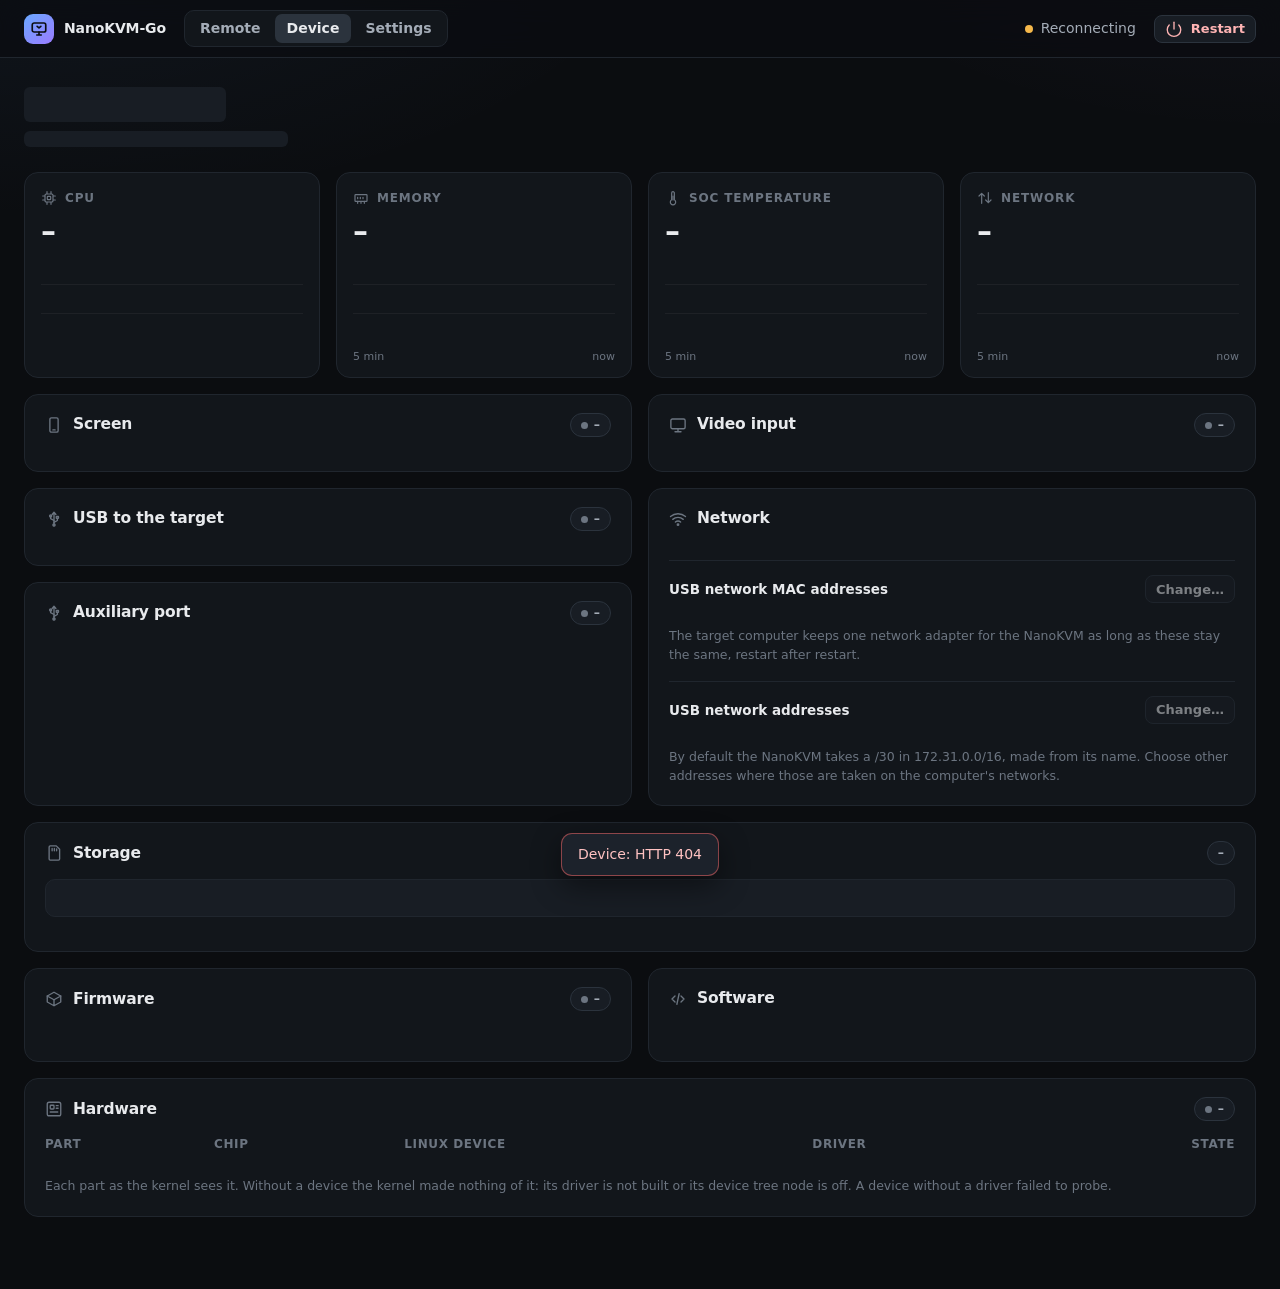
==== priv/static/device.html @ 7fdac8ec "feat: the USB API and the device page tell each function by name and the endpoints in use" ====
<!doctype html>
<html lang="en">
<head>
<meta charset="utf-8">
<meta name="viewport" content="width=device-width, initial-scale=1">
<meta name="color-scheme" content="dark">
<title>NanoKVM-Go device</title>
<style>
  :root {
    --bg: #0b0d10;
    --panel: #12161b;
    --panel-2: #181d24;
    --line: #20262e;
    --line-2: #2b333d;
    --text: #e8eaed;
    --text-2: #a4acb7;
    --text-3: #6c7581;
    --accent: #6aa8ff;
    --ok: #3ecf8e;
    --warn: #f5b84b;
    --bad: #ff6b6b;
    --cpu: #6aa8ff;
    --memory: #b18cff;
    --temperature: #ff9f5a;
    --down: #3ecf8e;
    --up: #6aa8ff;
    --radius: 14px;
    --sans: system-ui, -apple-system, "Segoe UI", Roboto, "Helvetica Neue", sans-serif;
    --mono: ui-monospace, "SF Mono", SFMono-Regular, Menlo, Consolas, monospace;
  }
  * { box-sizing: border-box; }
  html { background: var(--bg); }
  body { margin: 0; min-height: 100vh; color: var(--text); font: 14px/1.5 var(--sans);
    background: radial-gradient(1100px 520px at 0% -8%, rgba(106, 168, 255, 0.07), transparent 62%),
                radial-gradient(900px 480px at 100% -12%, rgba(177, 140, 255, 0.06), transparent 60%),
                var(--bg);
    -webkit-font-smoothing: antialiased; }
  [hidden] { display: none !important; }
  a { color: var(--accent); }
  .icon { width: 18px; height: 18px; flex: none; fill: none; stroke: currentColor; stroke-width: 1.8;
    stroke-linecap: round; stroke-linejoin: round; }
  .num { font-variant-numeric: tabular-nums; }
  .mono { font-family: var(--mono); font-size: 12.5px; }
  .muted { color: var(--text-3); }

  /* Header */
  .top { position: sticky; top: 0; z-index: 10; display: flex; align-items: center; gap: 18px;
    height: 58px; padding: 0 24px; background: rgba(11, 13, 16, 0.75);
    backdrop-filter: saturate(150%) blur(14px); -webkit-backdrop-filter: saturate(150%) blur(14px);
    border-bottom: 1px solid var(--line); }
  .brand { display: flex; align-items: center; gap: 10px; color: var(--text); text-decoration: none;
    font-weight: 650; letter-spacing: -0.01em; white-space: nowrap; }
  .mark { display: grid; place-items: center; width: 30px; height: 30px; border-radius: 9px;
    background: linear-gradient(140deg, #6aa8ff, #9a7bff); color: #0b0d10; }
  .mark .icon { width: 18px; height: 18px; stroke-width: 2.2; }
  .tabs { display: flex; gap: 2px; padding: 3px; background: var(--panel); border: 1px solid var(--line);
    border-radius: 10px; }
  .tabs a { padding: 4px 12px; border-radius: 7px; color: var(--text-2); text-decoration: none;
    font-weight: 550; }
  .tabs a:hover { color: var(--text); }
  .tabs a[aria-current="page"] { background: var(--line-2); color: var(--text); }
  .spacer { flex: 1; }
  .live { display: inline-flex; align-items: center; gap: 8px; color: var(--text-2); font-weight: 500;
    white-space: nowrap; }
  .live::before { content: ""; width: 8px; height: 8px; border-radius: 50%; background: var(--warn); }
  .live.on::before { background: var(--ok); animation: pulse 2s ease-out infinite; }
  @keyframes pulse {
    0% { box-shadow: 0 0 0 0 rgba(62, 207, 142, 0.55); }
    80%, 100% { box-shadow: 0 0 0 7px rgba(62, 207, 142, 0); }
  }

  /* Buttons and fields */
  .btn { display: inline-flex; align-items: center; gap: 8px; height: 34px; padding: 0 14px;
    border-radius: 9px; border: 1px solid var(--line-2); background: var(--panel-2); color: var(--text);
    font: inherit; font-weight: 550; cursor: pointer; white-space: nowrap; }
  .btn:hover { background: var(--line-2); }
  .btn:disabled { opacity: 0.5; cursor: default; }
  .btn.primary { background: var(--accent); border-color: var(--accent); color: #08111f; }
  .btn.primary:hover { background: #82b7ff; }
  .btn.danger { color: #ffb4b4; }
  .btn.danger.solid { background: #d84a4a; border-color: #d84a4a; color: #fff; }
  .btn.small { height: 28px; padding: 0 10px; border-radius: 8px; font-size: 13px; }
  a.btn { text-decoration: none; }
  :is(.btn, select, input, .segmented button, .tabs a):focus-visible {
    outline: 2px solid var(--accent); outline-offset: 2px; }
  select, input[type="number"], input[type="text"] { height: 34px; border-radius: 9px;
    border: 1px solid var(--line-2); background-color: var(--panel-2); color: var(--text); font: inherit;
    padding: 0 12px; }
  input::placeholder { color: var(--text-3); }
  select { appearance: none; -webkit-appearance: none; padding-right: 34px; cursor: pointer;
    background-image: url("data:image/svg+xml,%3Csvg xmlns='http://www.w3.org/2000/svg' width='12' height='12' viewBox='0 0 24 24' fill='none' stroke='%23a4acb7' stroke-width='2.5' stroke-linecap='round' stroke-linejoin='round'%3E%3Cpath d='m6 9 6 6 6-6'/%3E%3C/svg%3E");
    background-repeat: no-repeat; background-position: right 12px center; }
  input[type="number"] { width: 130px; }
  input[type="range"] { -webkit-appearance: none; appearance: none; width: 100%; height: 6px; margin: 0;
    border-radius: 999px; cursor: pointer;
    background: linear-gradient(to right, var(--accent) var(--fill, 50%), var(--line-2) var(--fill, 50%)); }
  input[type="range"]::-webkit-slider-thumb { -webkit-appearance: none; width: 18px; height: 18px;
    border-radius: 50%; background: #fff; border: 0;
    box-shadow: 0 1px 3px rgba(0, 0, 0, 0.6), 0 0 0 4px rgba(106, 168, 255, 0.25); }
  input[type="range"]::-moz-range-thumb { width: 18px; height: 18px; border-radius: 50%; background: #fff;
    border: 0; box-shadow: 0 1px 3px rgba(0, 0, 0, 0.6), 0 0 0 4px rgba(106, 168, 255, 0.25); }
  input[type="range"]:focus-visible { outline: 2px solid var(--accent); outline-offset: 6px; }
  .segmented { display: inline-flex; padding: 3px; gap: 2px; border-radius: 10px; background: var(--panel-2);
    border: 1px solid var(--line-2); }
  .segmented button { height: 28px; padding: 0 12px; border: 0; border-radius: 7px; background: transparent;
    color: var(--text-2); font: inherit; font-weight: 550; cursor: pointer; }
  .segmented button[aria-pressed="true"] { background: var(--line-2); color: var(--text); }

  /* Layout */
  main { max-width: 1280px; margin: 0 auto; padding: 30px 24px 72px; }
  .hero { display: flex; flex-wrap: wrap; align-items: flex-end; justify-content: space-between;
    gap: 16px 24px; margin-bottom: 22px; }
  .hero h1 { margin: 0; font-size: 30px; line-height: 1.15; font-weight: 680; letter-spacing: -0.025em; }
  .hero p { margin: 6px 0 0; color: var(--text-2); }
  .chips { display: flex; flex-wrap: wrap; gap: 8px; }
  .chip { display: inline-flex; align-items: center; gap: 8px; height: 32px; padding: 0 13px;
    border-radius: 999px; background: var(--panel); border: 1px solid var(--line); color: var(--text-2);
    font-weight: 520; white-space: nowrap; }
  .chip .icon { width: 16px; height: 16px; color: var(--text-3); }
  .chip b { color: var(--text); font-weight: 600; }
  .chip.ok .icon { color: var(--ok); }
  .chip.warn .icon { color: var(--warn); }
  .chip.bad .icon { color: var(--bad); }
  .banner { display: flex; flex-wrap: wrap; align-items: center; gap: 12px 16px; margin: -6px 0 22px;
    padding: 14px 16px; border-radius: var(--radius); border: 1px solid rgba(245, 184, 75, 0.35);
    background: rgba(245, 184, 75, 0.08); color: #f8d9a0; }
  .banner .icon { color: var(--warn); }
  .banner p { margin: 0; flex: 1; min-width: 240px; }

  .tiles { display: grid; grid-template-columns: repeat(4, minmax(0, 1fr)); gap: 16px; margin-bottom: 16px; }
  .tile { position: relative; padding: 16px 16px 12px; border-radius: var(--radius); background: var(--panel);
    border: 1px solid var(--line); min-width: 0; }
  .tile h2 { display: flex; align-items: center; gap: 8px; margin: 0; color: var(--text-3); font-size: 12px;
    font-weight: 650; letter-spacing: 0.07em; text-transform: uppercase; }
  .tile h2 .icon { width: 16px; height: 16px; }
  .tile .big { margin-top: 6px; font-size: 30px; line-height: 1.2; font-weight: 680; letter-spacing: -0.02em;
    font-variant-numeric: tabular-nums; white-space: nowrap; overflow: hidden; text-overflow: ellipsis; }
  .tile .big small { margin-left: 2px; color: var(--text-2); font-size: 15px; font-weight: 550; letter-spacing: 0; }
  .tile .sub { min-height: 20px; color: var(--text-2); font-size: 12.5px; font-variant-numeric: tabular-nums;
    white-space: nowrap; overflow: hidden; text-overflow: ellipsis; }
  .tile .sub i { font-style: normal; color: var(--text-3); }
  .chart { position: relative; margin-top: 10px; }
  .chart canvas { display: block; width: 100%; height: 66px; cursor: crosshair; }
  .chart .tip { position: absolute; top: -6px; transform: translate(-50%, -100%); padding: 4px 8px;
    border-radius: 7px; background: #05070a; border: 1px solid var(--line-2); color: var(--text);
    font-size: 12px; white-space: nowrap; pointer-events: none; font-variant-numeric: tabular-nums; }
  .chart .tip i { font-style: normal; color: var(--text-3); }
  .tile .scale { display: flex; justify-content: space-between; margin-top: 4px; color: var(--text-3);
    font-size: 11px; }
  .bars { display: flex; gap: 6px; margin-top: 8px; }
  .bars span { flex: 1; height: 4px; border-radius: 2px; background: var(--line-2); overflow: hidden; }
  .bars span i { display: block; height: 100%; width: 0; background: var(--cpu); transition: width 0.5s; }

  .grid { display: grid; grid-template-columns: repeat(12, minmax(0, 1fr)); gap: 16px; }
  .column { grid-column: span 6; display: flex; flex-direction: column; gap: 16px; min-width: 0; }
  .column > .card:last-child { flex: 1; }
  .card { grid-column: span 6; min-width: 0; padding: 18px 20px 20px; border-radius: var(--radius);
    background: var(--panel); border: 1px solid var(--line); scroll-margin-top: 76px; }
  .card.wide { grid-column: span 12; }
  .card > header { display: flex; flex-wrap: wrap; align-items: center; justify-content: space-between;
    gap: 8px 12px; margin-bottom: 14px; }
  .card h2 { display: flex; align-items: center; gap: 10px; margin: 0; font-size: 15.5px; font-weight: 650;
    letter-spacing: -0.01em; }
  .card h2 .icon { color: var(--text-3); }
  .badge { display: inline-flex; align-items: center; gap: 6px; min-height: 24px; max-width: 100%;
    padding: 2px 10px; border-radius: 999px; font-size: 12.5px; font-weight: 600; line-height: 1.3;
    background: var(--panel-2); color: var(--text-2); border: 1px solid var(--line-2); }
  .badge::before { flex: none; }
  .badge::before { content: ""; width: 7px; height: 7px; border-radius: 50%; background: var(--text-3); }
  .badge.ok { color: #9ee8c4; border-color: rgba(62, 207, 142, 0.3); background: rgba(62, 207, 142, 0.08); }
  .badge.ok::before { background: var(--ok); }
  .badge.warn { color: #f8d9a0; border-color: rgba(245, 184, 75, 0.3); background: rgba(245, 184, 75, 0.08); }
  .badge.warn::before { background: var(--warn); }
  .badge.bad { color: #ffc2c2; border-color: rgba(255, 107, 107, 0.3); background: rgba(255, 107, 107, 0.08); }
  .badge.bad::before { background: var(--bad); }
  .badge.plain::before { display: none; }
  dl.facts { display: grid; grid-template-columns: minmax(110px, max-content) minmax(0, 1fr); gap: 9px 20px;
    margin: 0; }
  dl.facts dt { color: var(--text-3); }
  dl.facts dd { margin: 0; min-width: 0; overflow-wrap: anywhere; font-variant-numeric: tabular-nums; }
  .tags { display: flex; flex-wrap: wrap; gap: 6px; }
  .tag { padding: 2px 9px; border-radius: 7px; background: var(--panel-2); border: 1px solid var(--line-2);
    color: var(--text-2); font-size: 12.5px; }
  .note { margin: 14px 0 0; color: var(--text-3); font-size: 12.5px; }

  /* Screen settings */
  .control { display: grid; grid-template-columns: 150px minmax(0, 1fr); align-items: center; gap: 8px 14px;
    padding: 11px 0; border-top: 1px solid var(--line); }
  .control:first-of-type { border-top: 0; padding-top: 2px; }
  .control > label, .control > .label { color: var(--text-2); }
  .control > select, .control > .segmented { justify-self: start; }
  .control > select { min-width: 220px; max-width: 100%; }
  .control .field { display: flex; flex-wrap: wrap; align-items: center; gap: 10px; min-width: 0; }
  .range { display: flex; align-items: center; gap: 14px; }
  .range output { min-width: 44px; text-align: right; font-weight: 600; font-variant-numeric: tabular-nums; }

  /* Network */
  .ifaces { display: grid; gap: 12px; }
  .iface { padding: 14px; border-radius: 11px; background: var(--panel-2); border: 1px solid var(--line); }
  .iface .setup { display: flex; margin-top: 12px; }
  .iface header { display: flex; align-items: center; gap: 10px; margin-bottom: 10px; }
  .iface header b { font-weight: 650; }
  .iface header .spacer + .badge { margin-left: 0; }
  .iface dl.facts { grid-template-columns: minmax(90px, max-content) minmax(0, 1fr); gap: 6px 16px; }
  .signal { display: inline-flex; align-items: flex-end; gap: 2px; height: 12px; margin-right: 6px;
    vertical-align: -1px; }
  .signal i { width: 3px; border-radius: 1px; background: var(--line-2); }
  .signal i.on { background: currentColor; }
  .subsection { margin-top: 16px; padding-top: 14px; border-top: 1px solid var(--line); }
  .subsection > header { display: flex; flex-wrap: wrap; align-items: center; justify-content: space-between;
    gap: 8px 12px; margin-bottom: 10px; }
  .subsection h3 { margin: 0; font-size: 13.5px; font-weight: 650; }
  .address { display: inline-flex; flex-wrap: wrap; align-items: center; gap: 4px 10px; }
  .tag.custom { color: #b9d5ff; border-color: rgba(106, 168, 255, 0.35); background: rgba(106, 168, 255, 0.08); }

  /* Auxiliary port */
  .xlines { display: grid; gap: 12px; margin-top: 12px; }
  .xline { padding: 12px 14px; border-radius: 11px; background: var(--panel-2); border: 1px solid var(--line); }
  .xline > header { display: flex; flex-wrap: wrap; align-items: center; gap: 6px 10px; margin-bottom: 10px; }
  .xline > header b { font-weight: 650; }
  .xline > header small { color: var(--text-3); font-size: 12.5px; }
  .xline > header .tag { margin-left: auto; }
  .xline dl.facts { grid-template-columns: minmax(80px, max-content) minmax(0, 1fr); gap: 6px 16px; }
  .xline .field { display: flex; flex-wrap: wrap; align-items: center; gap: 8px; margin-top: 10px; }
  .xline .field label { color: var(--text-3); font-size: 12.5px; }
  .xline input[type="number"] { width: 104px; }
  .xline p { margin: 0; color: var(--text-2); }

  /* Storage */
  .disk { display: flex; height: 38px; margin: 4px 0 14px; border-radius: 10px; overflow: hidden;
    background: var(--panel-2); border: 1px solid var(--line); }
  .disk > div { position: relative; display: flex; align-items: center; justify-content: center;
    min-width: 0; overflow: hidden; border-right: 1px solid var(--bg); color: rgba(8, 10, 14, 0.9);
    font-size: 12px; font-weight: 650; white-space: nowrap; container-type: inline-size; }
  .disk > .part { min-width: 92px; }
  .disk > .reserved { flex: 0 0 10px; background: var(--line-2); }
  @container (max-width: 76px) { .disk span { display: none; } }
  .disk > div:last-child { border-right: 0; }
  .disk .used { position: absolute; inset: 0 auto 0 0; background: rgba(8, 10, 14, 0.28); }
  .disk span { position: relative; padding: 0 6px; overflow: hidden; text-overflow: ellipsis; }
  .disk .free { background: repeating-linear-gradient(135deg, var(--panel-2) 0 7px, #1b2028 7px 14px);
    color: var(--text-3); }
  .legend { display: grid; grid-template-columns: repeat(auto-fill, minmax(230px, 1fr)); gap: 10px 20px; }
  .legend > div { display: grid; grid-template-columns: 12px minmax(0, 1fr); gap: 2px 10px; align-items: center; }
  .legend .swatch { width: 12px; height: 12px; border-radius: 4px; }
  .legend b { font-weight: 600; }
  .legend small { grid-column: 2; color: var(--text-3); font-size: 12.5px; font-variant-numeric: tabular-nums; }

  /* Firmware */
  .slots { display: grid; grid-template-columns: repeat(2, minmax(0, 1fr)); gap: 12px; margin-bottom: 16px; }
  .slot { padding: 12px 14px; border-radius: 11px; background: var(--panel-2); border: 1px solid var(--line); }
  .slot.active { border-color: rgba(106, 168, 255, 0.45); box-shadow: 0 0 0 3px rgba(106, 168, 255, 0.08); }
  .slot header { display: flex; align-items: center; justify-content: space-between; gap: 8px; margin-bottom: 6px; }
  .slot .version { font-size: 20px; font-weight: 680; letter-spacing: -0.02em; }
  .slot p { margin: 0; color: var(--text-3); font-size: 12.5px; overflow-wrap: anywhere; }

  /* Hardware */
  .table { width: 100%; overflow-x: auto; }
  table { width: 100%; border-collapse: collapse; font-size: 13.5px; }
  th { padding: 0 12px 10px; color: var(--text-3); font-size: 12px; font-weight: 600; letter-spacing: 0.05em;
    text-transform: uppercase; text-align: left; white-space: nowrap; }
  td { padding: 10px 12px; border-top: 1px solid var(--line); vertical-align: middle; }
  th:first-child, td:first-child { padding-left: 0; }
  th:last-child, td:last-child { padding-right: 0; text-align: right; }
  td .mono { color: var(--text-2); }
  tbody tr:hover td { background: rgba(255, 255, 255, 0.015); }

  /* Toast, dialog, overlay */
  #toast { position: fixed; left: 50%; bottom: 24px; z-index: 30; transform: translate(-50%, 20px);
    max-width: calc(100vw - 32px); padding: 10px 16px; border-radius: 11px; background: #1c222b;
    border: 1px solid var(--line-2); box-shadow: 0 10px 30px rgba(0, 0, 0, 0.45); opacity: 0;
    pointer-events: none; transition: opacity 0.2s, transform 0.2s; }
  #toast.show { opacity: 1; transform: translate(-50%, 0); }
  #toast.error { border-color: rgba(255, 107, 107, 0.5); color: #ffc2c2; }
  dialog { width: min(440px, calc(100vw - 32px)); padding: 22px; border-radius: 16px; color: var(--text);
    background: var(--panel); border: 1px solid var(--line-2); box-shadow: 0 24px 60px rgba(0, 0, 0, 0.55); }
  dialog::backdrop { background: rgba(4, 6, 9, 0.65); backdrop-filter: blur(3px); }
  dialog h3 { margin: 0 0 8px; font-size: 17px; }
  dialog p { margin: 0; color: var(--text-2); }
  dialog menu { display: flex; flex-wrap: wrap; justify-content: flex-end; gap: 10px; margin: 20px 0 0;
    padding: 0; }
  dialog menu .start { margin-right: auto; }
  .formfield { display: grid; gap: 6px; margin-top: 16px; }
  .formfield > span { color: var(--text-2); font-weight: 550; }
  .formfield > span i { font-style: normal; font-weight: 400; color: var(--text-3); }
  .formfield input { width: 100%; font-family: var(--mono); font-size: 13.5px; }
  .formfield small { min-height: 18px; color: var(--text-3); font-size: 12.5px; }
  .formfield.invalid input { border-color: var(--bad); }
  .formfield.invalid small { color: #ffc2c2; }
  .callout { display: flex; gap: 10px; margin-top: 16px; padding: 12px 14px; border-radius: 11px;
    border: 1px solid rgba(245, 184, 75, 0.3); background: rgba(245, 184, 75, 0.07); }
  .callout .icon { margin-top: 1px; color: var(--warn); }
  dialog .callout p { color: #f8d9a0; font-size: 13px; }
  .formerror { margin: 12px 0 0 !important; color: #ffc2c2 !important; }
  #overlay { position: fixed; inset: 0; z-index: 40; display: grid; place-items: center; padding: 24px;
    background: rgba(8, 10, 13, 0.82); backdrop-filter: blur(6px); text-align: center; }
  #overlay h3 { margin: 16px 0 6px; font-size: 20px; }
  #overlay p { margin: 0; color: var(--text-2); }
  .spinner { width: 34px; height: 34px; margin: 0 auto; border-radius: 50%; border: 3px solid var(--line-2);
    border-top-color: var(--accent); animation: spin 0.9s linear infinite; }
  @keyframes spin { to { transform: rotate(360deg); } }
  .skeleton { color: transparent !important; background: var(--panel-2); border-radius: 6px; }

  @media (max-width: 1100px) {
    .tiles { grid-template-columns: repeat(2, minmax(0, 1fr)); }
    .card { grid-column: span 12; }
    /* One column, the cards in reading order. */
    .column { display: contents; }
    #screen { order: 1; } #video { order: 2; } #usb { order: 3; } #network { order: 4; }
    #firmware { order: 5; } #software { order: 6; } #storage { order: 7; } #hardware { order: 8; }
  }
  @media (max-width: 620px) {
    .top { gap: 12px; padding: 0 16px; }
    .brand span, .live span { display: none; }
    main { padding: 22px 16px 56px; }
    .hero h1 { font-size: 25px; }
    .tiles { grid-template-columns: minmax(0, 1fr); }
    .control { grid-template-columns: minmax(0, 1fr); }
    .slots { grid-template-columns: minmax(0, 1fr); }
    .card { padding: 16px; }
    .disk > .part { min-width: 36px; }
    /* The parts as stacked rows: name and state, then chip and driver. */
    thead { display: none; }
    tbody tr { display: grid; grid-template-columns: minmax(0, 1fr) auto; gap: 2px 12px; padding: 10px 0;
      border-top: 1px solid var(--line); }
    tbody td { display: block; padding: 0; border: 0; text-align: left; }
    tbody td:nth-child(1) { font-weight: 600; }
    tbody td:nth-child(2), tbody td:nth-child(4) { grid-column: 1; color: var(--text-2); font-size: 12.5px; }
    tbody td:nth-child(3) { display: none; }
    tbody td:nth-child(5) { grid-column: 2; grid-row: 1 / span 3; align-self: center; }
  }
  @media (prefers-reduced-motion: reduce) {
    .live.on::before, .spinner { animation: none; }
    #toast, .bars span i { transition: none; }
  }
</style>
</head>
<body>
<svg width="0" height="0" style="position: absolute" aria-hidden="true">
  <symbol id="i-kvm" viewBox="0 0 24 24"><rect x="3" y="4" width="18" height="12" rx="2.5"/><path d="M9 20h6M12 16v4"/><path d="m9.5 8.5 2.5 2 2.5-2"/></symbol>
  <symbol id="i-cpu" viewBox="0 0 24 24"><rect x="6" y="6" width="12" height="12" rx="2"/><rect x="9.5" y="9.5" width="5" height="5" rx="1"/><path d="M9 2.5v3M15 2.5v3M9 18.5v3M15 18.5v3M2.5 9h3M2.5 15h3M18.5 9h3M18.5 15h3"/></symbol>
  <symbol id="i-memory" viewBox="0 0 24 24"><path d="M4 7h16a1 1 0 0 1 1 1v8a1 1 0 0 1-1 1H4a1 1 0 0 1-1-1V8a1 1 0 0 1 1-1Z"/><path d="M7 11v2M11 11v2M15 11v2M7 17v3M12 17v3M17 17v3"/></symbol>
  <symbol id="i-temperature" viewBox="0 0 24 24"><path d="M14 14.76V4.5a2 2 0 0 0-4 0v10.26a4 4 0 1 0 4 0Z"/><path d="M12 9v6"/></symbol>
  <symbol id="i-network" viewBox="0 0 24 24"><path d="M7 20V5M3 9l4-4 4 4M17 4v15M13 15l4 4 4-4"/></symbol>
  <symbol id="i-video" viewBox="0 0 24 24"><rect x="2.5" y="4" width="19" height="13" rx="2"/><path d="M8 21h8M12 17v4"/></symbol>
  <symbol id="i-usb" viewBox="0 0 24 24"><path d="M12 21V4M9.5 6 12 3l2.5 3"/><path d="M12 14 7.5 11.5V9M12 16.5l4.5-2.5v-3"/><rect x="15" y="8.5" width="3" height="2.5" rx=".5"/><circle cx="7.5" cy="8" r="1.4"/><circle cx="12" cy="20" r="1.5"/></symbol>
  <symbol id="i-wifi" viewBox="0 0 24 24"><path d="M2 8.8a15 15 0 0 1 20 0M5 12.5a10.5 10.5 0 0 1 14 0M8.5 16.1a5.5 5.5 0 0 1 7 0"/><circle cx="12" cy="19.5" r="1"/></symbol>
  <symbol id="i-storage" viewBox="0 0 24 24"><path d="M7 2.5h8l4.5 4.5v13a1.5 1.5 0 0 1-1.5 1.5H7A1.5 1.5 0 0 1 5.5 20V4A1.5 1.5 0 0 1 7 2.5Z"/><path d="M9.5 6v3M12.5 6v3M15.5 6.5V9"/></symbol>
  <symbol id="i-firmware" viewBox="0 0 24 24"><path d="m21 8-9-5-9 5 9 5 9-5Z"/><path d="M3 8v8l9 5 9-5V8M12 13v8"/></symbol>
  <symbol id="i-screen" viewBox="0 0 24 24"><rect x="6.5" y="2.5" width="11" height="19" rx="2"/><path d="M10.5 18.5h3"/></symbol>
  <symbol id="i-board" viewBox="0 0 24 24"><rect x="3" y="3" width="18" height="18" rx="2.5"/><rect x="7" y="7" width="5" height="5" rx="1"/><path d="M15 7.5h2.5M15 11h2.5M7 16h10"/></symbol>
  <symbol id="i-clock" viewBox="0 0 24 24"><circle cx="12" cy="12" r="9"/><path d="M12 7v5l3 2"/></symbol>
  <symbol id="i-power" viewBox="0 0 24 24"><path d="M12 3v9"/><path d="M18.4 6.6a9 9 0 1 1-12.8 0"/></symbol>
  <symbol id="i-alert" viewBox="0 0 24 24"><path d="M10.3 3.9 1.8 18.5A2 2 0 0 0 3.5 21.5h17a2 2 0 0 0 1.7-3L13.7 3.9a2 2 0 0 0-3.4 0Z"/><path d="M12 9v4M12 17h.01"/></symbol>
  <symbol id="i-software" viewBox="0 0 24 24"><path d="m8 8-4 4 4 4M16 8l4 4-4 4M13.5 5l-3 14"/></symbol>
</svg>

<header class="top">
  <a class="brand" href="/"><span class="mark"><svg class="icon"><use href="#i-kvm"/></svg></span><span>NanoKVM-Go</span></a>
  <nav class="tabs" aria-label="Pages">
    <a href="/">Remote</a>
    <a href="/device" aria-current="page">Device</a>
    <a href="/settings">Settings</a>
  </nav>
  <div class="spacer"></div>
  <span class="live" id="live"><span>Connecting</span></span>
  <button class="btn danger small" id="restart" type="button"><svg class="icon"><use href="#i-power"/></svg>Restart</button>
</header>

<main id="device">
  <section class="hero">
    <div>
      <h1 id="hostname"><span class="skeleton">nerves-0000</span></h1>
      <p id="subtitle"><span class="skeleton">Sipeed NanoKVM-Go, Axera AX620QE</span></p>
    </div>
    <div class="chips" id="chips" aria-live="polite"></div>
  </section>

  <div class="banner" id="trial" hidden>
    <svg class="icon"><use href="#i-alert"/></svg>
    <p id="trialtext">This firmware is on trial.</p>
    <button class="btn primary small" id="keep" type="button">Keep this firmware</button>
  </div>

  <section class="tiles" aria-label="Live metrics">
    <article class="tile">
      <h2><svg class="icon"><use href="#i-cpu"/></svg>CPU</h2>
      <div class="big" id="cpu">–</div>
      <div class="sub" id="cpusub">&nbsp;</div>
      <div class="chart"><canvas id="cpuchart" role="img" aria-label="CPU use, last five minutes"></canvas></div>
      <div class="bars" id="cores"></div>
    </article>
    <article class="tile">
      <h2><svg class="icon"><use href="#i-memory"/></svg>Memory</h2>
      <div class="big" id="memory">–</div>
      <div class="sub" id="memorysub">&nbsp;</div>
      <div class="chart"><canvas id="memorychart" role="img" aria-label="Memory use, last five minutes"></canvas></div>
      <div class="scale"><span>5 min</span><span>now</span></div>
    </article>
    <article class="tile">
      <h2><svg class="icon"><use href="#i-temperature"/></svg>SoC temperature</h2>
      <div class="big" id="temperature">–</div>
      <div class="sub" id="temperaturesub">&nbsp;</div>
      <div class="chart"><canvas id="temperaturechart" role="img" aria-label="SoC temperature, last five minutes"></canvas></div>
      <div class="scale"><span>5 min</span><span>now</span></div>
    </article>
    <article class="tile">
      <h2><svg class="icon"><use href="#i-network"/></svg>Network</h2>
      <div class="big" id="traffic">–</div>
      <div class="sub" id="trafficsub">&nbsp;</div>
      <div class="chart"><canvas id="networkchart" role="img" aria-label="Network traffic, last five minutes"></canvas></div>
      <div class="scale"><span>5 min</span><span>now</span></div>
    </article>
  </section>

  <div class="grid">
    <div class="column">
    <section class="card" id="screen">
      <header>
        <h2><svg class="icon"><use href="#i-screen"/></svg>Screen</h2>
        <span class="badge" id="lit">–</span>
      </header>
      <div id="screenform" hidden>
        <div class="control">
          <label for="brightness">Brightness</label>
          <div class="range"><input type="range" id="brightness" min="5" max="100" step="1"><output id="brightnessvalue" for="brightness">–</output></div>
        </div>
        <div class="control">
          <label for="pwm">Backlight PWM</label>
          <div class="field">
            <select id="pwm">
              <option value="" id="pwmdefault">Default</option>
              <option value="200">200 Hz</option>
              <option value="500">500 Hz</option>
              <option value="1000">1 kHz</option>
              <option value="2160">2.16 kHz, as stock</option>
              <option value="5000">5 kHz</option>
              <option value="10000">10 kHz</option>
              <option value="25000">25 kHz</option>
              <option value="50000">50 kHz</option>
              <option value="100000">100 kHz</option>
              <option value="300000">300 kHz</option>
              <option value="custom">Custom…</option>
            </select>
            <span id="pwmcustom" hidden>
              <input type="number" id="pwmhz" min="1" max="1000000" step="1" placeholder="Hz" aria-label="Frequency in Hz">
              <button class="btn small" id="pwmapply" type="button">Set</button>
            </span>
          </div>
        </div>
        <div class="control">
          <span class="label" id="rotatelabel">Rotation</span>
          <div class="segmented" role="group" aria-labelledby="rotatelabel" id="rotate">
            <button type="button" data-value="0">Upright</button>
            <button type="button" data-value="180">Upside down</button>
          </div>
        </div>
        <div class="control">
          <label for="sleep">Screen off</label>
          <select id="sleep">
            <option value="0">Never</option>
            <option value="1">After a minute</option>
            <option value="5">After 5 minutes</option>
            <option value="15">After 15 minutes</option>
            <option value="60">After an hour</option>
          </select>
        </div>
        <div class="control">
          <span class="label">Touch panel</span>
          <div class="field"><span id="calibrated">–</span><button class="btn small" id="resetcalibration" type="button">Reset calibration</button></div>
        </div>
        <p class="note">Brightness follows the same curve at any PWM frequency. Below about 100 Hz the light
          flickers; from about 100 kHz low brightness may come out brighter. Calibrate the touch panel on the
          screen itself: Settings, Touch panel, Calibrate.</p>
      </div>
      <p class="note" id="noscreen" hidden>The screen is not running.</p>
    </section>

    <section class="card" id="usb">
      <header>
        <h2><svg class="icon"><use href="#i-usb"/></svg>USB to the target</h2>
        <span class="badge" id="usbbadge">–</span>
      </header>
      <dl class="facts" id="usbfacts"></dl>
    </section>

    <section class="card" id="expansion">
      <header>
        <h2><svg class="icon"><use href="#i-usb"/></svg>Auxiliary port</h2>
        <span class="badge" id="xbadge">–</span>
      </header>
      <div id="xform" hidden>
        <div class="control">
          <label for="xmode">Its two lines</label>
          <select id="xmode"></select>
        </div>
        <div class="xlines" id="xlines"></div>
        <p class="note">The USB-C port with the lightning icon carries two lines besides power. Off drives
          nothing, and the choice stays after a restart. Which contacts carry the lines, and at what voltage
          (most likely 3.3 V), is not confirmed yet: measure before connecting anything but the Finger
          Robot.</p>
      </div>
      <p class="note" id="noxpansion" hidden>This system's kernel has no driver for the auxiliary port's
        lines.</p>
    </section>
    </div>

    <div class="column">
    <section class="card" id="video">
      <header>
        <h2><svg class="icon"><use href="#i-video"/></svg>Video input</h2>
        <span class="badge" id="videobadge">–</span>
      </header>
      <dl class="facts" id="videofacts"></dl>
    </section>

    <section class="card" id="network">
      <header>
        <h2><svg class="icon"><use href="#i-wifi"/></svg>Network</h2>
      </header>
      <div class="ifaces" id="ifaces"></div>
      <div class="subsection" id="usbnet">
        <header>
          <h3>USB network MAC addresses</h3>
          <button class="btn small" id="usbnetedit" type="button" disabled>Change…</button>
        </header>
        <dl class="facts" id="usbnetfacts"></dl>
        <p class="note">The target computer keeps one network adapter for the NanoKVM as long as these stay the
          same, restart after restart.</p>
      </div>
      <div class="subsection" id="usbip">
        <header>
          <h3>USB network addresses</h3>
          <button class="btn small" id="usbipedit" type="button" disabled>Change…</button>
        </header>
        <dl class="facts" id="usbipfacts"></dl>
        <p class="note">By default the NanoKVM takes a /30 in 172.31.0.0/16, made from its name. Choose other
          addresses where those are taken on the computer's networks.</p>
      </div>
    </section>
    </div>

    <section class="card wide" id="storage">
      <header>
        <h2><svg class="icon"><use href="#i-storage"/></svg>Storage</h2>
        <span class="badge plain" id="card">–</span>
      </header>
      <div class="disk" id="disk"></div>
      <div class="legend" id="legend"></div>
      <p class="note" id="storagenote" hidden></p>
    </section>

    <section class="card" id="firmware">
      <header>
        <h2><svg class="icon"><use href="#i-firmware"/></svg>Firmware</h2>
        <span class="badge" id="validated">–</span>
      </header>
      <div class="slots" id="slots"></div>
      <dl class="facts" id="firmwarefacts"></dl>
    </section>

    <section class="card" id="software">
      <header>
        <h2><svg class="icon"><use href="#i-software"/></svg>Software</h2>
      </header>
      <dl class="facts" id="softwarefacts"></dl>
    </section>

    <section class="card wide" id="hardware">
      <header>
        <h2><svg class="icon"><use href="#i-board"/></svg>Hardware</h2>
        <span class="badge" id="hardwarebadge">–</span>
      </header>
      <div class="table">
        <table>
          <thead><tr><th>Part</th><th>Chip</th><th>Linux device</th><th>Driver</th><th>State</th></tr></thead>
          <tbody id="components"></tbody>
        </table>
      </div>
      <p class="note">Each part as the kernel sees it. Without a device the kernel made nothing of it: its driver is
        not built or its device tree node is off. A device without a driver failed to probe.</p>
    </section>
  </div>
</main>

<div id="toast" role="status" aria-live="polite"></div>

<dialog id="restartdialog">
  <h3>Restart the NanoKVM?</h3>
  <p>Video, keyboard and mouse stop for about 30 seconds. This page reconnects by itself.</p>
  <menu>
    <button class="btn" type="button" id="restartcancel">Cancel</button>
    <button class="btn danger solid" type="button" id="restartconfirm">Restart</button>
  </menu>
</dialog>

<dialog id="macdialog" aria-labelledby="mactitle">
  <form id="macform" novalidate>
    <h3 id="mactitle">USB network MAC addresses</h3>
    <p>Leave a field empty for the default, which comes from the NanoKVM's serial number.</p>
    <label class="formfield" id="devicefield">
      <span>NanoKVM <i>(its end, usb0)</i></span>
      <input type="text" id="devicemac" spellcheck="false" autocomplete="off" autocapitalize="off" maxlength="17">
      <small id="devicehint"></small>
    </label>
    <label class="formfield" id="hostfield">
      <span>Target computer <i>(the network adapter it sees)</i></span>
      <input type="text" id="hostmac" spellcheck="false" autocomplete="off" autocapitalize="off" maxlength="17">
      <small id="hosthint"></small>
    </label>
    <div class="callout"><svg class="icon"><use href="#i-alert"/></svg><p id="macwarning"></p></div>
    <p class="formerror" id="macerror" hidden></p>
    <menu>
      <button class="btn start" type="button" id="macdefaults">Use defaults</button>
      <button class="btn" type="button" id="maccancel">Cancel</button>
      <button class="btn primary" type="submit" id="macapply">Apply</button>
    </menu>
  </form>
</dialog>

<dialog id="ipdialog" aria-labelledby="iptitle">
  <form id="ipform" novalidate>
    <h3 id="iptitle">USB network addresses</h3>
    <p>The NanoKVM's address and prefix: the computer gets the next address. Empty for the default.</p>
    <label class="formfield" id="ipfield">
      <span>NanoKVM</span>
      <input type="text" id="ipaddress" spellcheck="false" autocomplete="off" autocapitalize="off" maxlength="18"
             placeholder="10.55.0.1/24">
      <small id="iphint"></small>
    </label>
    <div class="callout"><svg class="icon"><use href="#i-alert"/></svg><p>The computer gets its new address
      when its end of the USB network comes back up. A page open over USB, as this one may be, then opens at the
      new address or at the NanoKVM's name.</p></div>
    <p class="formerror" id="iperror" hidden></p>
    <menu>
      <button class="btn start" type="button" id="ipdefaults">Use the default</button>
      <button class="btn" type="button" id="ipcancel">Cancel</button>
      <button class="btn primary" type="submit" id="ipapply">Apply</button>
    </menu>
  </form>
</dialog>

<div id="overlay" hidden>
  <div>
    <div class="spinner"></div>
    <h3>Restarting…</h3>
    <p>The page comes back when the NanoKVM does.</p>
  </div>
</div>

<script>
"use strict";

// ---- Helpers

const $ = (id) => document.getElementById(id);
const SVG = "http://www.w3.org/2000/svg";

function h(tag, props, ...children) {
  const el = document.createElement(tag);
  for (const [key, value] of Object.entries(props || {})) {
    if (value == null || value === false) continue;
    if (key === "class") el.className = value;
    else if (key === "style") el.style.cssText = value;
    else el.setAttribute(key, value === true ? "" : value);
  }
  el.append(...children.flat().filter((child) => child != null && child !== false));
  return el;
}

function icon(name) {
  const svg = document.createElementNS(SVG, "svg");
  svg.setAttribute("class", "icon");
  svg.setAttribute("aria-hidden", "true");
  const use = document.createElementNS(SVG, "use");
  use.setAttribute("href", `#i-${name}`);
  svg.append(use);
  return svg;
}

// Definition list rows: [term, description] pairs; empty descriptions left out.
function facts(dl, rows) {
  dl.replaceChildren(...rows.filter(([, value]) => value != null && value !== "")
    .flatMap(([term, value]) => [h("dt", null, term), h("dd", null, value)]));
}

function badge(el, text, kind) {
  el.textContent = text;
  el.className = `badge ${kind || ""}`;
}

const fmt = {
  bytes(n) {
    if (n == null) return "–";
    if (n >= 1e12) return `${(n / 1e12).toFixed(1)} TB`;
    if (n >= 1e9) return `${(n / 1e9).toFixed(n >= 1e11 ? 0 : 1)} GB`;
    if (n >= 1e6) return `${(n / 1e6).toFixed(n >= 1e8 ? 0 : 1)} MB`;
    if (n >= 1e3) return `${Math.round(n / 1e3)} kB`;
    return `${n} B`;
  },
  rate(n) {
    if (n >= 1e6) return `${(n / 1e6).toFixed(1)} MB/s`;
    if (n >= 1e3) return `${Math.round(n / 1e3)} kB/s`;
    return `${Math.round(n)} B/s`;
  },
  duration(seconds) {
    if (seconds == null) return "–";
    const d = Math.floor(seconds / 86400), hr = Math.floor(seconds / 3600) % 24;
    const min = Math.floor(seconds / 60) % 60;
    if (d) return `${d} d ${hr} h`;
    if (hr) return `${hr} h ${min} min`;
    return min ? `${min} min` : `${Math.floor(seconds)} s`;
  },
  // 25000 as "25 kHz", 2160 as "2.16 kHz".
  hertz: (hz) => (hz >= 1000 ? `${+(hz / 1000).toFixed(2)} kHz` : `${Math.round(hz)} Hz`),
  ago(seconds) {
    if (seconds < 1) return "now";
    if (seconds < 60) return `${seconds} s ago`;
    return `${Math.floor(seconds / 60)} min${seconds % 60 ? ` ${seconds % 60} s` : ""} ago`;
  },
  month(date) {
    if (!date) return null;
    const [year, month] = date.split("-").map(Number);
    return new Date(year, month - 1).toLocaleDateString(undefined, { year: "numeric", month: "long" });
  },
};

let toastTimer;
function toast(text, error) {
  const el = $("toast");
  el.textContent = text;
  el.className = error ? "show error" : "show";
  clearTimeout(toastTimer);
  toastTimer = setTimeout(() => { el.className = el.className.replace("show", "").trim(); }, error ? 5000 : 2500);
}

async function post(path, body) {
  const reply = await fetch(path, { method: "POST", headers: { "content-type": "application/json" },
                                    body: JSON.stringify(body) });
  if (reply.status === 401) return location.reload();
  const data = await reply.json().catch(() => ({}));
  if (!reply.ok) throw Object.assign(new Error(data.error || `HTTP ${reply.status}`), { data });
  return data;
}

// ---- Charts: the last five minutes, a point a second, the newest on the right.

const HISTORY = 300;

class Chart {
  constructor(canvas, { min, max, format }) {
    this.canvas = canvas;
    this.min = min;
    this.max = max;
    this.format = format;
    this.series = [];
    this.hover = null;
    this.tip = h("div", { class: "tip", hidden: true });
    canvas.parentElement.append(this.tip);
    canvas.addEventListener("pointermove", (e) => { this.hover = e.offsetX; this.draw(); });
    canvas.addEventListener("pointerleave", () => { this.hover = null; this.draw(); });
    new ResizeObserver(() => this.draw()).observe(canvas);
  }

  // [{values, color, fill}]; values oldest first, null for a gap.
  set(series) {
    this.series = series;
    this.draw();
  }

  range() {
    const values = this.series.flatMap((s) => s.values).filter((v) => v != null);
    const min = typeof this.min === "function" ? this.min(values) : this.min;
    const max = typeof this.max === "function" ? this.max(values) : this.max;
    return [min, Math.max(max, min + 1)];
  }

  draw() {
    const canvas = this.canvas, dpr = window.devicePixelRatio || 1;
    const w = canvas.clientWidth, ht = canvas.clientHeight;
    if (!w || !ht) return;
    if (canvas.width !== Math.round(w * dpr) || canvas.height !== Math.round(ht * dpr)) {
      canvas.width = Math.round(w * dpr);
      canvas.height = Math.round(ht * dpr);
    }
    const g = canvas.getContext("2d");
    g.setTransform(dpr, 0, 0, dpr, 0, 0);
    g.clearRect(0, 0, w, ht);
    const [min, max] = this.range();
    const step = w / (HISTORY - 1);
    const x = (i, length) => w - (length - 1 - i) * step;
    const y = (v) => ht - 3 - ((Math.min(Math.max(v, min), max) - min) / (max - min)) * (ht - 8);

    g.strokeStyle = "rgba(255, 255, 255, 0.05)";
    g.lineWidth = 1;
    for (const f of [0.5, 1]) {
      const gy = Math.round(ht - 3 - f * (ht - 8)) + 0.5;
      g.beginPath(); g.moveTo(0, gy); g.lineTo(w, gy); g.stroke();
    }

    for (const { values, color, fill } of this.series) {
      const points = values.map((v, i) => (v == null ? null : [x(i, values.length), y(v)]));
      const runs = [];
      for (const p of points) {
        if (!p) runs.push([]);
        else (runs.length ? runs[runs.length - 1] : runs[runs.push([]) - 1]).push(p);
      }
      for (const run of runs.filter((r) => r.length)) {
        if (fill) {
          const gradient = g.createLinearGradient(0, 0, 0, ht);
          gradient.addColorStop(0, `${color}55`);
          gradient.addColorStop(1, `${color}00`);
          g.fillStyle = gradient;
          g.beginPath();
          g.moveTo(run[0][0], ht);
          for (const [px, py] of run) g.lineTo(px, py);
          g.lineTo(run[run.length - 1][0], ht);
          g.closePath();
          g.fill();
        }
        g.strokeStyle = color;
        g.lineWidth = 1.7;
        g.lineJoin = "round";
        g.beginPath();
        run.forEach(([px, py], i) => (i ? g.lineTo(px, py) : g.moveTo(px, py)));
        g.stroke();
      }
      const last = points[points.length - 1];
      if (last) {
        g.fillStyle = color;
        g.beginPath(); g.arc(last[0], last[1], 2.6, 0, Math.PI * 2); g.fill();
      }
    }
    this.drawHover(g, w, ht, x, y, step);
  }

  drawHover(g, w, ht, x, y, step) {
    const longest = Math.max(0, ...this.series.map((s) => s.values.length));
    if (this.hover == null || !longest) { this.tip.hidden = true; return; }
    const back = Math.round((w - this.hover) / step);
    if (back >= longest) { this.tip.hidden = true; return; }
    const px = w - back * step;
    g.strokeStyle = "rgba(255, 255, 255, 0.25)";
    g.beginPath(); g.moveTo(px + 0.5, 0); g.lineTo(px + 0.5, ht); g.stroke();
    const parts = [];
    for (const { values, color, label } of this.series) {
      const v = values[values.length - 1 - back];
      if (v == null) continue;
      g.fillStyle = color;
      g.beginPath(); g.arc(px, y(v), 3, 0, Math.PI * 2); g.fill();
      parts.push(`${label ? `${label} ` : ""}${this.format(v)}`);
    }
    this.tip.replaceChildren(parts.join(", "), " ", h("i", null, fmt.ago(back)));
    this.tip.hidden = false;
    const half = this.tip.offsetWidth / 2;
    this.tip.style.left = `${Math.min(Math.max(px, half), w - half)}px`;
  }
}

// 1, 2 or 5 times a power of ten, at least the largest value.
function niceMax(values, least) {
  const top = Math.max(least, ...values);
  const power = 10 ** Math.floor(Math.log10(top));
  return [1, 2, 5, 10].map((m) => m * power).find((m) => m >= top);
}

const charts = {
  cpu: new Chart($("cpuchart"), { min: 0, max: 100, format: (v) => `${Math.round(v)}%` }),
  memory: new Chart($("memorychart"), { min: 0, max: 100, format: (v) => `${Math.round(v)}%` }),
  temperature: new Chart($("temperaturechart"), {
    min: (vs) => Math.min(30, Math.floor((Math.min(...vs) - 5) / 10) * 10),
    max: (vs) => Math.max(90, Math.ceil((Math.max(...vs) + 5) / 10) * 10),
    format: (v) => `${v.toFixed(1)} °C`,
  }),
  network: new Chart($("networkchart"), { min: 0, max: (vs) => niceMax(vs, 10e3), format: fmt.rate }),
};

const COLORS = (() => {
  const style = getComputedStyle(document.documentElement);
  const read = (name) => style.getPropertyValue(`--${name}`).trim();
  return Object.fromEntries(["cpu", "memory", "temperature", "down", "up", "ok", "warn", "bad", "text-3"]
    .map((name) => [name, read(name)]));
})();

// ---- State: what the page opened with, then what the socket sends.

const state = {
  overview: null,
  status: null,
  metrics: null,
  history: { cpu: [], memory: [], temperature: [], network: {} },
  storage: null,
};

const keep = (list, value) => { list.push(value); if (list.length > HISTORY) list.splice(0, list.length - HISTORY); };

function remember(sample) {
  const history = state.history;
  keep(history.cpu, sample.cpu.total);
  keep(history.memory, sample.memory.percent);
  keep(history.temperature, sample.temperature);
  for (const [name, n] of Object.entries(sample.network)) {
    history.network[name] = history.network[name] || { down: [], up: [] };
    keep(history.network[name].down, n.down);
    keep(history.network[name].up, n.up);
  }
  for (const name of Object.keys(history.network)) if (!(name in sample.network)) delete history.network[name];
}

// The interfaces' traffic summed, aligned on the newest sample.
function totalTraffic(direction) {
  const lists = Object.values(state.history.network).map((n) => n[direction]);
  const length = Math.max(0, ...lists.map((l) => l.length));
  return Array.from({ length }, (_, i) => lists.reduce((sum, l) => {
    const v = l[l.length - length + i];
    return sum + (v == null ? 0 : v);
  }, 0));
}

// ---- Rendering

const IFACES = { wifi: "Wi-Fi", usb: "USB network", ethernet: "Ethernet" };
const ROLES = {
  boot: { name: "Boot", color: "#8a94a6" },
  rootfs_a: { name: "Firmware A", color: "#6aa8ff" },
  rootfs_b: { name: "Firmware B", color: "#4d7fd1" },
  data: { name: "Data", color: "#3ecf8e" },
};
const USB_STATES = {
  configured: ["Connected", "ok"],
  suspended: ["Target asleep", "warn"],
  not_attached: ["Not connected", ""],
  attached: ["Connecting", ""],
  powered: ["Connecting", ""],
  default: ["Connecting", ""],
  addressed: ["Connecting", ""],
};
const SPEEDS = {
  low_speed: "USB 1.1 Low Speed, 1.5 Mb/s",
  full_speed: "USB 1.1 Full Speed, 12 Mb/s",
  high_speed: "USB 2.0 High Speed, 480 Mb/s",
  super_speed: "USB 3 SuperSpeed, 5 Gb/s",
  super_speed_plus: "USB 3 SuperSpeed+, 10 Gb/s",
};
const FUNCTIONS = {
  keyboard: "Keyboard", mouse: "Mouse", relative_mouse: "Relative mouse", storage: "Virtual disk",
  microphone: "Microphone", speaker: "Speaker",
};

function render() {
  const o = state.overview;
  if (o) renderIdentity(o);
  if (state.status) renderStatus(state.status);
  if (state.metrics) renderMetrics(state.metrics);
  if (o || state.storage) renderStorage(state.storage || o.storage);
  if (o) renderStatic(o);
}

function renderIdentity(o) {
  const hw = o.hardware;
  $("hostname").textContent = o.hostname;
  document.title = `${o.hostname} (NanoKVM-Go)`;
  const cores = hw.cpu.cores ? `${hw.cpu.cores} × ${hw.cpu.model || "CPU"}` : null;
  $("subtitle").textContent = [hw.model, hw.soc, cores, hw.memory && `${fmt.bytes(hw.memory)} memory`]
    .filter(Boolean).join(", ") || "NanoKVM-Go";
}

function chip(iconName, kind, ...content) {
  return h("span", { class: `chip ${kind || ""}` }, icon(iconName), ...content);
}

function inputText(input) {
  if (input && typeof input === "object") return `${input.width} × ${input.height} at ${input.fps} Hz`;
  return { none: "No signal", unsupported: "Unsupported signal" }[input] || "Starting";
}

function wifiOf(network) {
  return Object.values(network || {}).find((i) => i.kind === "wifi");
}

function signalKind(dbm) {
  return dbm >= -67 ? "ok" : dbm >= -75 ? "warn" : "bad";
}

function signalBars(percent) {
  const on = Math.max(1, Math.ceil(percent / 25));
  return h("span", { class: "signal", "aria-hidden": "true" },
    [4, 7, 10, 13].map((height, i) => h("i", { class: i < on ? "on" : "", style: `height:${height}px` })));
}

function renderStatus(s) {
  const o = state.overview;
  const chips = [];
  const input = s.video.input;
  chips.push(chip("video", input && typeof input === "object" ? "ok" : input === "unsupported" ? "bad" : "",
    "HDMI ", h("b", null, inputText(input))));
  const connection = s.usb.connection;
  const [usbText, usbKind] = connection ? (USB_STATES[connection.state] || ["Unknown", ""]) : ["No controller", "bad"];
  chips.push(chip("usb", usbKind, "Target ", h("b", null, usbText)));
  const wifi = wifiOf(s.network);
  if (wifi && wifi.wifi) {
    chips.push(chip("wifi", signalKind(wifi.wifi.signal_dbm), "Wi-Fi ",
      h("b", { class: "num" }, `${wifi.wifi.signal_dbm} dBm`)));
  } else if (wifi) {
    const up = wifi.connection === "internet" || wifi.connection === "lan";
    chips.push(chip("wifi", up ? "ok" : "warn", "Wi-Fi ", h("b", null, up ? "connected" : "not connected")));
  }
  if (state.metrics) chips.push(chip("clock", "", "Up ", h("b", { class: "num" }, fmt.duration(state.metrics.uptime))));
  if (o) {
    const running = o.firmware.slots.find((slot) => slot.active);
    if (running) chips.push(chip("firmware", s.trial.validated ? "" : "warn", "Firmware ", h("b", null, running.version || "?")));
  }
  $("chips").replaceChildren(...chips);

  renderTrial(s.trial);
  renderScreen(s.screen);
  renderVideo(s.video);
  renderUsb(s.usb);
  renderExpansion(s.expansion);
  renderNetwork(s.network);
  renderUsbNetwork(s.usb.network);
  renderUsbAddresses(s.usb.addresses);
  renderBeam(s.beam);
}

function renderTrial(trial) {
  const firmware = !trial.validated;
  const memory = trial.memory;
  $("trial").hidden = !firmware && !memory;
  badge($("validated"), trial.validated ? "Validated" : "On trial", trial.validated ? "ok" : "warn");
  if (!firmware && !memory) return;
  const left = trial.revert_in == null ? null : Math.ceil(trial.revert_in / 1000);
  const when = left == null ? "after the next restart"
    : `in ${Math.floor(left / 60)}:${String(left % 60).padStart(2, "0")}`;
  const mib = (size) => size === "default" ? "default" : `${size} MiB`;
  const sizes = memory && `memory sizes (video ${mib(memory.video)}, NPU ${mib(memory.npu)})`;
  const what = firmware && memory ? `This firmware and the ${sizes} are`
    : firmware ? "This firmware is" : `The ${sizes} are`;
  $("trialtext").textContent = `${what} on trial: the NanoKVM goes back to the previous ${firmware && !memory ? "one" : "ones"} ${when} unless you keep ${firmware && !memory ? "it" : "them"}.`;
  $("keep").textContent = firmware && memory ? "Keep both" : firmware ? "Keep this firmware" : "Keep these sizes";
}

function renderMetrics(m) {
  const history = state.history;
  $("cpu").replaceChildren(`${Math.round(m.cpu.total)}`, h("small", null, "%"));
  $("cpusub").replaceChildren(m.load.length ? `Load ${m.load.map((l) => l.toFixed(2)).join(", ")}` : "");
  charts.cpu.set([{ values: history.cpu, color: COLORS.cpu, fill: true }]);
  const cores = $("cores");
  if (cores.children.length !== m.cpu.cores.length) {
    cores.replaceChildren(...m.cpu.cores.map((_, i) => h("span", { title: `Core ${i}` }, h("i"))));
  }
  m.cpu.cores.forEach((percent, i) => {
    const bar = cores.children[i];
    bar.title = `Core ${i}: ${Math.round(percent)}%`;
    bar.firstChild.style.width = `${Math.min(100, percent)}%`;
  });

  $("memory").replaceChildren(`${Math.round(m.memory.percent)}`, h("small", null, "%"));
  $("memorysub").textContent = `${fmt.bytes(m.memory.used)} of ${fmt.bytes(m.memory.total)} in use`;
  charts.memory.set([{ values: history.memory, color: COLORS.memory, fill: true }]);

  if (m.temperature == null) {
    $("temperature").textContent = "–";
    $("temperaturesub").textContent = "No sensor";
  } else {
    const t = m.temperature;
    $("temperature").replaceChildren(t.toFixed(1), h("small", null, " °C"));
    const valid = history.temperature.filter((v) => v != null);
    $("temperaturesub").replaceChildren(t >= 95 ? "Hot" : t >= 80 ? "Warm" : "Normal",
      h("i", null, ` (${Math.min(...valid).toFixed(1)} to ${Math.max(...valid).toFixed(1)} °C)`));
  }
  charts.temperature.set([{ values: history.temperature, color: COLORS.temperature, fill: true }]);

  const total = Object.values(m.network).reduce((t, n) => ({ down: t.down + n.down, up: t.up + n.up }),
                                                { down: 0, up: 0 });
  $("traffic").replaceChildren(fmt.rate(total.down + total.up));
  $("trafficsub").replaceChildren(h("span", { style: `color:${COLORS.down}` }, `↓ ${fmt.rate(total.down)}`),
    "   ", h("span", { style: `color:${COLORS.up}` }, `↑ ${fmt.rate(total.up)}`));
  charts.network.set([
    { values: totalTraffic("down"), color: COLORS.down, fill: true, label: "↓" },
    { values: totalTraffic("up"), color: COLORS.up, label: "↑" },
  ]);
}

// ---- The screen's settings: each change applies at once.

const screenForm = $("screenform");
let screenSettings = null;
let screenBusy = 0;

// Selects a value, adding an option for one the list does not have.
function setSelect(select, value, label) {
  const v = String(value);
  if (![...select.options].some((o) => o.value === v)) {
    select.insertBefore(new Option(label(+v), v), select.querySelector('[value="custom"]'));
  }
  select.value = v;
}

function renderScreen(screen) {
  $("noscreen").hidden = !!screen;
  screenForm.hidden = !screen;
  if (!screen) return badge($("lit"), "Not running", "bad");
  screenSettings = screen;
  const light = screen.backlight;
  const frequency = light && light.frequency ? ` at ${fmt.hertz(light.frequency)}` : "";
  badge($("lit"), !light ? "Backlight unknown" : light.on ? `On${frequency}` : "Off, asleep",
        light && light.on ? "ok" : "");
  if (screenBusy) return;
  const active = document.activeElement;
  if (active !== $("brightness")) {
    $("brightness").value = screen.brightness;
    showBrightness();
  }
  $("pwmdefault").textContent = screen.pwm_default ? `Default, ${fmt.hertz(screen.pwm_default)}` : "Default";
  if (active !== $("pwm") && $("pwmcustom").hidden) {
    if (screen.pwm_frequency == null) $("pwm").value = "";
    else setSelect($("pwm"), screen.pwm_frequency, fmt.hertz);
  }
  for (const button of $("rotate").children) button.setAttribute("aria-pressed", String(+button.dataset.value === screen.rotate));
  if (active !== $("sleep")) setSelect($("sleep"), screen.sleep, (minutes) => `After ${minutes} minutes`);
  $("calibrated").textContent = screen.calibration ? "Calibrated" : "Not calibrated";
  $("resetcalibration").disabled = !screen.calibration;
}

function showBrightness() {
  const input = $("brightness");
  $("brightnessvalue").textContent = `${input.value}%`;
  input.style.setProperty("--fill", `${((input.value - input.min) / (input.max - input.min)) * 100}%`);
}

async function changeScreen(changes, done) {
  screenBusy++;
  try {
    const settings = await post("/api/screen", changes);
    if (done) toast(done(settings));
  } catch (e) {
    toast(`Screen: ${e.message}`, true);
  } finally {
    screenBusy--;
  }
}

let brightnessTimer;
$("brightness").addEventListener("input", () => {
  showBrightness();
  clearTimeout(brightnessTimer);
  brightnessTimer = setTimeout(() => changeScreen({ brightness: +$("brightness").value }), 120);
});
$("pwm").addEventListener("change", () => {
  const value = $("pwm").value;
  $("pwmcustom").hidden = value !== "custom";
  if (value === "custom") return $("pwmhz").focus();
  changeScreen({ pwm_frequency: value === "" ? null : +value },
               () => `Backlight PWM at ${value === "" ? "the default" : fmt.hertz(+value)}`);
});
$("pwmapply").addEventListener("click", () => {
  const hz = Math.round(+$("pwmhz").value);
  if (!(hz >= 1 && hz <= 1e6)) return toast("A frequency from 1 Hz to 1 MHz", true);
  $("pwmcustom").hidden = true;
  changeScreen({ pwm_frequency: hz }, () => `Backlight PWM at ${fmt.hertz(hz)}`);
});
$("pwmhz").addEventListener("keydown", (e) => { if (e.key === "Enter") $("pwmapply").click(); });
$("rotate").addEventListener("click", (e) => {
  const button = e.target.closest("button");
  if (!button) return;
  changeScreen({ rotate: +button.dataset.value }, () => (+button.dataset.value ? "Screen upside down" : "Screen upright"));
});
$("sleep").addEventListener("change", () => changeScreen({ sleep: +$("sleep").value }));
$("resetcalibration").addEventListener("click", () => changeScreen({ calibration: null }, () => "Calibration reset"));

// ---- Cards

function renderVideo(video) {
  const input = video.input;
  const signal = input && typeof input === "object";
  badge($("videobadge"), signal ? "Signal" : inputText(input), signal ? "ok" : input === "unsupported" ? "bad" : "");
  const parts = state.overview ? Object.fromEntries(state.overview.components.map((c) => [c.id, c])) : {};
  const capture = video.capture || {};
  facts($("videofacts"), [
    ["Input", signal ? `${input.width} × ${input.height}, ${input.fps} FPS` : inputText(input)],
    ["Bridge", parts.video_bridge && parts.video_bridge.chip],
    ["Encoders", "H.264 and JPEG, in the SoC"],
    ["Input changes", capture.mid_frame_stops == null ? null : String(capture.mid_frame_stops)],
    ["Receiver restarts", capture.csi_recoveries == null ? null : String(capture.csi_recoveries)],
  ]);
}

function renderUsb(usb) {
  const c = usb.connection;
  const [text, kind] = c ? (USB_STATES[c.state] || [c.state, ""]) : ["No controller", "bad"];
  badge($("usbbadge"), text, kind);
  const media = usb.media || [];
  const describeMedium = (m) => `${m.name || m.image.split("/").pop()}, ${m.kind === "folder"
    ? `folder as ${{ exfat: "exFAT", fat32: "FAT32" }[m.filesystem] || "a drive"}`
    : m.cdrom ? { cd: "CD-ROM", dvd: "DVD-ROM", bd: "BD-ROM" }[m.disc] || "CD-ROM"
    : "USB drive"}${m.read_only ? ", read-only" : ""}`;
  facts($("usbfacts"), [
    ["Link", c ? (c.state === "configured" ? SPEEDS[c.speed] || "Connected" : text) : "The USB controller is not bound"],
    ["Devices", usb.functions == null ? null
      : usb.functions.length ? h("div", { class: "tags" }, ["Network", ...usb.functions.map((f) => FUNCTIONS[f] || f)]
          .map((name) => h("span", { class: "tag" }, name)))
      : "Network only"],
    ["Virtual disk", !usb.functions || !usb.functions.includes("storage") ? null
      : media.length === 1 ? (media[0] ? describeMedium(media[0]) : "Empty")
      : h("div", {}, media.map((m, i) => h("div", {}, `Drive ${i + 1}: ${m ? describeMedium(m) : "empty"}`)))],
    ["Endpoints", usb.endpoints && (usb.endpoints.have
      ? `IN ${usb.endpoints.in} of ${usb.endpoints.have.in}, OUT ${usb.endpoints.out} of ${usb.endpoints.have.out}`
      : `IN ${usb.endpoints.in}, OUT ${usb.endpoints.out}`)],
    ["Controller", c && h("span", { class: "mono" }, c.controller)],
  ]);
}

// ---- Auxiliary port: its two lines, NanoKVMGo.Expansion

const XMODES = {
  off: ["Off", "Off: inputs pulled down"],
  uart: ["UART", "UART, ttyS3 (TXD idles high)"],
  gpio: ["GPIO", "Two GPIOs"],
  pwm: ["PWM", "Two PWM outputs"],
  pwm_gpio: ["PWM + GPIO", "PWM out, GPIO in (Finger Robot)"],
  gpio_pwm: ["GPIO + PWM", "GPIO, then PWM out"],
  i2c: ["I2C", "I2C bus, i2c-2"],
};
const XROLES = {
  off: "Off", uart_txd: "UART TXD", uart_rxd: "UART RXD", gpio: "GPIO", pwm: "PWM",
  i2c_sda: "I2C SDA", i2c_scl: "I2C SCL",
};
const XROLE_TEXT = {
  off: "An input, pulled down: nothing is driven.",
  uart_txd: "Sends ttyS3's data; high while idle.",
  uart_rxd: "Receives ttyS3's data.",
  i2c_sda: "Data of the I2C bus i2c-2, pulled up.",
  i2c_scl: "Clock of the I2C bus i2c-2, pulled up.",
};
const XPADS = ["UART3_TXD pad", "UART3_RXD pad"];
// What was typed for each PWM line, kept across refreshes.
const xpwm = [{ hz: 50, us: 1500 }, { hz: 50, us: 1500 }];
let xbusy = 0;

function renderExpansion(x) {
  $("noxpansion").hidden = !!x;
  $("xform").hidden = !x;
  if (!x) return badge($("xbadge"), "No driver", "bad");
  badge($("xbadge"), (XMODES[x.mode] || [x.mode])[0], x.mode === "off" ? "" : "ok");
  if (xbusy) return;
  const select = $("xmode");
  if (document.activeElement !== select) {
    if (select.options.length !== x.modes.length) {
      select.replaceChildren(...x.modes.map((mode) => h("option", { value: mode }, (XMODES[mode] || [mode, mode])[1])));
    }
    select.value = x.mode;
  }
  if (!$("xlines").contains(document.activeElement)) $("xlines").replaceChildren(...x.lines.map(xline));
}

function xline(line) {
  const n = line.line;
  const head = h("header", null, h("b", null, `Line ${n}`), h("small", null, XPADS[n]),
                 h("span", { class: "tag" }, XROLES[line.role] || line.role));
  if (line.role === "gpio") {
    const gpio = line.gpio, edges = line.edges;
    const dl = h("dl", { class: "facts" });
    facts(dl, [
      ["Level", gpio ? `${gpio.value ? "High" : "Low"}, ${gpio.direction === "output" ? "driven" : "input"}` : "–"],
      ["Edges", edges ? `${edges.total}, ${edges.per_second} a second` : "–"],
    ]);
    const button = (text, value) => h("button", { class: "btn small", type: "button", "data-line": n,
                                                  "data-gpio": value == null ? "input" : value }, text);
    return h("div", { class: "xline" }, head, dl,
             h("div", { class: "field" }, button("Input", null), button("Low", 0), button("High", 1)));
  }
  if (line.role === "pwm") {
    const pwm = line.pwm;
    if (pwm) xpwm[n] = { hz: +(1e9 / pwm.period).toFixed(3), us: +(pwm.duty_cycle / 1000).toFixed(3) };
    const dl = h("dl", { class: "facts" });
    facts(dl, [["Output", pwm ? `${fmt.hertz(1e9 / pwm.period)}, high ${+(pwm.duty_cycle / 1000).toFixed(1)} µs `
                                + `(${(100 * pwm.duty_cycle / pwm.period).toFixed(1)}%)` : "Stopped"]]);
    const input = (key, label, step) => [
      h("label", { for: `x${key}${n}` }, label),
      h("input", { type: "number", id: `x${key}${n}`, min: "0", step, value: xpwm[n][key] }),
    ];
    return h("div", { class: "xline" }, head, dl,
             h("div", { class: "field" }, ...input("hz", "Hz", "any"), ...input("us", "High µs", "any"),
               h("button", { class: "btn small", type: "button", "data-line": n, "data-pwm": "set" }, "Set"),
               h("button", { class: "btn small", type: "button", "data-line": n, "data-pwm": "stop" }, "Stop")));
  }
  return h("div", { class: "xline" }, head, h("p", null, XROLE_TEXT[line.role] || ""));
}

async function changeExpansion(path, body, done) {
  xbusy++;
  try {
    const reply = await post(path, body);
    if (done) toast(done(reply));
  } catch (e) {
    const error = e.data && e.data.error;
    toast(error === "busy" ? "Something else still holds those lines"
          : error === "not_gpio" || error === "not_pwm" ? "The lines are in another mode now" : `Auxiliary port: ${e.message}`, true);
  } finally {
    xbusy--;
  }
}

$("xmode").addEventListener("change", () => {
  const mode = $("xmode").value;
  changeExpansion("/api/expansion/mode", { mode }, () => `Auxiliary port: ${(XMODES[mode] || [mode, mode])[1]}`);
});
$("xlines").addEventListener("click", (e) => {
  const button = e.target.closest("button");
  if (!button) return;
  // The lines redraw each second unless something in them has the focus.
  button.blur();
  const line = +button.dataset.line;
  if (button.dataset.gpio) {
    const value = button.dataset.gpio === "input" ? null : +button.dataset.gpio;
    return changeExpansion("/api/expansion/gpio", { line, value },
      () => (value == null ? `Line ${line} is an input` : `Line ${line} driven ${value ? "high" : "low"}`));
  }
  if (button.dataset.pwm === "stop") {
    return changeExpansion("/api/expansion/pwm", { line, stop: true }, () => `Line ${line} stopped`);
  }
  const hz = +$(`xhz${line}`).value, us = +$(`xus${line}`).value;
  const period = Math.round(1e9 / hz), duty = Math.round(us * 1000);
  if (!(hz > 0 && period >= 1000 && period <= 1e10)) return toast("A frequency from 0.1 Hz to 1 MHz", true);
  if (!(duty >= 0 && duty <= period)) return toast("The high time has to fit in the period", true);
  xpwm[line] = { hz, us };
  document.activeElement.blur();
  changeExpansion("/api/expansion/pwm", { line, period, duty_cycle: duty },
    () => `Line ${line}: ${fmt.hertz(hz)}, high ${us} µs`);
});

function renderNetwork(network) {
  const rates = (state.metrics && state.metrics.network) || {};
  const names = Object.keys(network || {}).sort((a, b) => (a === "wlan0" ? -1 : b === "wlan0" ? 1 : a.localeCompare(b)));
  if (!names.length) return $("ifaces").replaceChildren(h("p", { class: "note" }, "No network interfaces."));
  $("ifaces").replaceChildren(...names.map((name) => {
    const i = network[name], ap = i.wifi, rate = rates[name];
    const online = i.connection === "internet" ? ["Internet", "ok"] : i.connection === "lan" ? ["Local", "ok"]
      : i.connection === "disconnected" ? ["Disconnected", ""] : [i.connection || "–", ""];
    return h("div", { class: "iface" },
      h("header", null, icon(i.kind === "wifi" ? "wifi" : i.kind === "usb" ? "usb" : "network"),
        h("b", null, IFACES[i.kind] || name), h("span", { class: "mono muted" }, name),
        h("span", { class: "spacer" }), h("span", { class: `badge ${online[1]}` }, online[0])),
      h("dl", { class: "facts" },
        ap ? [h("dt", null, "Wi-Fi"), h("dd", null, ap.ssid || "hidden network")] : null,
        ap ? [h("dt", null, "Signal"), h("dd", { style: `color:${COLORS[signalKind(ap.signal_dbm)]}` },
          signalBars(ap.signal_percent), h("span", { class: "num" }, `${ap.signal_dbm} dBm (${ap.signal_percent}%)`),
          h("span", { class: "muted" }, ap.band ? `, ${ap.band}, channel ${ap.channel}` : ""))] : null,
        ap && ap.link_speed ? [h("dt", null, "Link"), h("dd", { class: "num" },
          `${ap.link_speed} Mb/s${ap.width ? `, ${ap.width}` : ""}`)] : null,
        [h("dt", null, "Addresses"), h("dd", null, i.addresses.length
          ? h("div", null, i.addresses.map((a) => h("div", { class: "mono" }, a))) : "none")],
        i.mac ? [h("dt", null, "MAC"), h("dd", { class: "mono" }, i.mac)] : null,
        rate ? [h("dt", null, "Traffic"), h("dd", { class: "num" }, `↓ ${fmt.rate(rate.down)}  ↑ ${fmt.rate(rate.up)}`)] : null),
      // Where to join a network, for whoever reads the page from here.
      i.kind === "wifi" && !online[1] ? h("div", { class: "setup" },
        h("a", { class: "btn small primary", href: "/settings#wifi" }, "Set up Wi-Fi")) : null);
  }));
}

// ---- The USB network's MAC addresses

const MAC = /^[0-9a-f]{2}([:-][0-9a-f]{2}){5}$/i;
const MAC_ERRORS = {
  invalid_address: "Not a MAC address",
  multicast_address: "A multicast address: the first byte has to be even",
  same_addresses: "Each end needs an address of its own",
  no_default_addresses: "There is no default: the NanoKVM has no serial number",
};
const macFields = {
  device_address: { input: $("devicemac"), hint: $("devicehint"), field: $("devicefield") },
  host_address: { input: $("hostmac"), hint: $("hosthint"), field: $("hostfield") },
};
let usbNetwork = null;
// The addresses asked for, until the status shows them or the time is up.
let pendingMacs = null;

function renderUsbNetwork(network) {
  usbNetwork = network || null;
  $("usbnetedit").disabled = !network;
  if (!network) {
    facts($("usbnetfacts"), [["Addresses", "Unknown: the USB functions are not running"]]);
    return;
  }
  const defaults = network.default_addresses || {};
  const address = (key) => h("span", { class: "address" }, h("span", { class: "mono" }, network[key]),
    network[key] === defaults[key] ? h("span", { class: "tag" }, "Default") : h("span", { class: "tag custom" }, "Custom"));
  facts($("usbnetfacts"), [
    ["NanoKVM", address("device_address")],
    ["Target computer", address("host_address")],
  ]);
  if (!pendingMacs) return;
  if (network.device_address === pendingMacs.device_address && network.host_address === pendingMacs.host_address) {
    pendingMacs = null;
    toast("The USB network has its new addresses");
  } else if (Date.now() > pendingMacs.until) {
    pendingMacs = null;
    toast("The USB network kept its addresses: see the NanoKVM's log", true);
  }
}

// What a field asks for: an address (its default when empty), or why not.
function macOf(key) {
  const text = macFields[key].input.value.trim();
  const fallback = usbNetwork && usbNetwork.default_addresses && usbNetwork.default_addresses[key];
  if (!text) return fallback ? { mac: fallback } : { error: MAC_ERRORS.no_default_addresses };
  if (!MAC.test(text)) return { error: "Six bytes in hex, such as 02:12:34:56:78:9a" };
  const mac = text.toLowerCase().replaceAll("-", ":");
  if (parseInt(mac.slice(0, 2), 16) & 1) return { error: MAC_ERRORS.multicast_address };
  if (mac === "00:00:00:00:00:00") return { error: "No device can have this address" };
  return { mac };
}

// Shows what each field asks for; the addresses when Apply can send them.
function checkMacs() {
  const defaults = (usbNetwork && usbNetwork.default_addresses) || {};
  const wanted = {};
  for (const [key, f] of Object.entries(macFields)) {
    const { mac, error } = macOf(key);
    wanted[key] = mac;
    f.field.classList.toggle("invalid", !!error);
    f.hint.textContent = error
      || (!f.input.value.trim() ? "The default"
        : mac === defaults[key] ? "The default, as it is" : defaults[key] ? `The default is ${defaults[key]}` : "");
  }
  let valid = Object.values(wanted).every(Boolean);
  if (valid && wanted.device_address === wanted.host_address) {
    macFields.host_address.field.classList.add("invalid");
    macFields.host_address.hint.textContent = "The NanoKVM's end has this address: " + MAC_ERRORS.same_addresses.toLowerCase();
    valid = false;
  }
  const edited = Object.values(macFields).some((f) => f.input.value.trim() !== f.initial);
  $("macapply").disabled = !valid || !edited;
  return valid ? wanted : null;
}

function openMacDialog() {
  if (!usbNetwork) return;
  const defaults = usbNetwork.default_addresses || {};
  for (const [key, f] of Object.entries(macFields)) {
    f.input.placeholder = defaults[key] || "02:12:34:56:78:9a";
    f.input.value = usbNetwork[key] === defaults[key] ? "" : usbNetwork[key];
    f.initial = f.input.value;
  }
  const inserted = state.status && (state.status.usb.media || []).some(Boolean);
  $("macwarning").textContent = "The target computer sees the NanoKVM's USB devices unplugged and plugged in " +
    "again. This page reconnects by itself." +
    (inserted ? " Eject the virtual disk on the target computer first." : "");
  $("macerror").hidden = true;
  checkMacs();
  $("macdialog").showModal();
}

$("usbnetedit").addEventListener("click", openMacDialog);
$("maccancel").addEventListener("click", () => $("macdialog").close());
$("macdefaults").addEventListener("click", () => {
  for (const f of Object.values(macFields)) f.input.value = "";
  checkMacs();
});
for (const f of Object.values(macFields)) f.input.addEventListener("input", checkMacs);
$("macform").addEventListener("submit", async (e) => {
  e.preventDefault();
  const wanted = checkMacs();
  if (!wanted) return;
  const body = Object.fromEntries(Object.entries(macFields).map(([key, f]) =>
    [key, f.input.value.trim() ? wanted[key] : null]));
  $("macapply").disabled = true;
  $("macerror").hidden = true;
  try {
    await post("/api/usb/network", body);
    $("macdialog").close();
    pendingMacs = { ...wanted, until: Date.now() + 20000 };
    toast("Changing the addresses: the USB devices reconnect");
  } catch (err) {
    const data = err.data || {};
    const text = MAC_ERRORS[data.error] || err.message;
    const f = macFields[data.field];
    if (f) {
      f.field.classList.add("invalid");
      f.hint.textContent = text;
    } else {
      $("macerror").textContent = text;
      $("macerror").hidden = false;
    }
    $("macapply").disabled = false;
  }
});

// ---- The USB network's IP addresses

const IP_ERRORS = {
  invalid_address: "Not an address: four numbers from 0 to 255, then /prefix",
  invalid_prefix: "The prefix goes from 8 to 30",
  reserved_address: "A reserved address: loopback, link-local or multicast",
  not_a_host: "That is the network's own address or its broadcast address",
  overlaps: "Another network of the NanoKVM's, such as the Wi-Fi, uses those addresses",
};
let usbAddresses = null;

function renderUsbAddresses(a) {
  usbAddresses = a;
  $("usbipedit").disabled = !a;
  if (!a) return facts($("usbipfacts"), [["Addresses", "Unknown"]]);
  facts($("usbipfacts"), [
    ["NanoKVM", a.address ? h("span", { class: "mono" }, a.address) : "–"],
    ["Computer", a.computer ? h("span", { class: "mono" }, a.computer) : "–"],
    ["Set by", a.default ? "Default, from the NanoKVM's name" : "You"],
  ]);
}

// The computer's address as the NanoKVM will give it, while typing.
function nextAddress(text) {
  const m = /^(\d+)\.(\d+)\.(\d+)\.(\d+)(?:\/(\d+))?$/.exec(text);
  if (!m) return null;
  const parts = m.slice(1, 5).map(Number), prefix = m[5] ? +m[5] : 24;
  if (parts.some((p) => p > 255) || prefix < 8 || prefix > 30) return null;
  const n = parts.reduce((a, p) => a * 256 + p, 0);
  const size = 2 ** (32 - prefix), base = n - (n % size), last = base + size - 1;
  if (n === base || n === last) return null;
  const peer = n + 1 < last ? n + 1 : n - 1;
  return [24, 16, 8, 0].map((shift) => Math.floor(peer / 2 ** shift) % 256).join(".");
}

function showIpHint() {
  const text = $("ipaddress").value.trim();
  const peer = text && nextAddress(text);
  $("iphint").textContent = !text ? "The default" : peer ? `The computer: ${peer}` : "";
}

$("usbipedit").addEventListener("click", () => {
  if (!usbAddresses) return;
  $("ipaddress").value = usbAddresses.default ? "" : usbAddresses.address;
  $("iperror").hidden = true;
  showIpHint();
  $("ipdialog").showModal();
});
$("ipcancel").addEventListener("click", () => $("ipdialog").close());
$("ipdefaults").addEventListener("click", () => { $("ipaddress").value = ""; showIpHint(); });
$("ipaddress").addEventListener("input", showIpHint);
$("ipform").addEventListener("submit", async (e) => {
  e.preventDefault();
  const text = $("ipaddress").value.trim();
  $("ipapply").disabled = true;
  $("iperror").hidden = true;
  try {
    await post("/api/usb/addresses", { address: text || null });
    $("ipdialog").close();
    toast(text ? `The NanoKVM moves to ${text} on the USB network` : "The USB network goes back to its default addresses");
  } catch (err) {
    $("iperror").textContent = IP_ERRORS[(err.data || {}).error] || err.message;
    $("iperror").hidden = false;
  } finally {
    $("ipapply").disabled = false;
  }
});

function renderStorage(storage) {
  if (!storage) return;
  const card = storage.card;
  badge($("card"), card ? [[card.manufacturer, card.name].filter(Boolean).join(" "), fmt.bytes(card.size),
                           card.date && `made ${fmt.month(card.date)}`].filter(Boolean).join(", ") : "No card", "plain");
  if (!card) {
    $("disk").replaceChildren();
    $("legend").replaceChildren(h("p", { class: "note" }, "No SD card found."));
    return;
  }
  // The card from start to end: what comes before the first partition, the
  // partitions and what the last leaves.
  const parts = storage.partitions;
  const first = parts.length ? parts[0].start : card.size;
  const end = parts.reduce((e, p) => Math.max(e, p.start + p.size), first);
  const segments = [
    ...(first > 0 ? [{ kind: "reserved", size: first }] : []),
    ...parts.map((p) => ({ kind: "partition", size: p.size, p })),
    ...(card.size - end > 0 ? [{ kind: "free", size: card.size - end }] : []),
  ];
  $("disk").replaceChildren(...segments.map((s) => {
    const role = s.p && ROLES[s.p.role];
    const fs = s.p && s.p.filesystem;
    const usedShare = fs && fs.size && s.p.role === "data" ? fs.used / fs.size : 0;
    const title = s.kind === "free" ? `Not partitioned: ${fmt.bytes(s.size)}`
      : s.kind === "reserved" ? `Boot loader and settings: ${fmt.bytes(s.size)}`
      : `${role ? role.name : `Partition ${s.p.number}`}: ${fmt.bytes(s.size)}`;
    // Widths by the square root of the sizes: a 128 MB partition stays in
    // sight beside 100 GB, and the larger still look larger.
    const grow = Math.sqrt(s.size);
    const style = s.kind === "reserved" ? null
      : s.kind === "free" ? `flex:${grow} 1 0`
      : `flex:${grow} 1 0;background:${role ? role.color : "#8a94a6"}`;
    return h("div", { class: s.kind === "partition" ? "part" : s.kind, style, title },
      usedShare ? h("div", { class: "used", style: `width:${Math.round(usedShare * 100)}%` }) : null,
      s.kind === "reserved" ? null : h("span", null, s.kind === "free" ? `${fmt.bytes(s.size)} not partitioned` : role ? role.name : `#${s.p.number}`));
  }));
  $("legend").replaceChildren(...parts.map((p) => {
    const role = ROLES[p.role];
    const fs = p.filesystem;
    const running = p.mount === "/";
    let detail = `${fmt.bytes(p.size)}`;
    if (fs && p.role === "data" && fs.size) detail += `, ${fs.type}, ${fmt.bytes(fs.used)} used, ${fmt.bytes(fs.available)} free`;
    else if (fs && running) detail += `, ${fs.type} image of ${fmt.bytes(fs.size)}`;
    else if (!fs) detail += ", not mounted";
    return h("div", null, h("span", { class: "swatch", style: `background:${role ? role.color : "#8a94a6"}` }),
      h("b", null, `${role ? role.name : `Partition ${p.number}`}${running ? ", running" : ""}`),
      h("small", null, detail));
  }));
  const free = card.size - end;
  const note = $("storagenote");
  note.hidden = free < card.size * 0.2;
  note.textContent = note.hidden ? "" :
    `${fmt.bytes(free)} of the card is in no partition: the data partition was made for a smaller image. ` +
    "Writing the firmware to the card with fwup lets the data partition fill it.";
}

function shortUuid(uuid) {
  return uuid ? h("span", { class: "mono", title: uuid }, uuid.slice(0, 8)) : "–";
}

function renderStatic(o) {
  const slots = o.firmware.slots;
  $("slots").replaceChildren(...(slots.length ? slots : [{ slot: o.firmware.active || "?" }]).map((s) =>
    h("div", { class: `slot ${s.active ? "active" : ""}` },
      h("header", null, h("span", { class: "muted" }, `Slot ${s.slot.toUpperCase()}`),
        s.active ? h("span", { class: "badge ok" }, "Running") : h("span", { class: "badge plain" }, "Standby")),
      h("div", { class: "version" }, s.version || "–"),
      h("p", null, s.uuid ? ["UUID ", shortUuid(s.uuid)] : "No firmware"))));
  const running = slots.find((s) => s.active) || {};
  facts($("firmwarefacts"), [
    ["Product", running.product],
    ["Platform", running.platform && `${running.platform}${running.architecture ? `, ${running.architecture}` : ""}`],
    ["Author", running.author],
    ["Source", running.vcs && h("span", { class: "mono" }, running.vcs)],
  ]);

  const parts = o.components;
  const missing = parts.filter((c) => !c.device).length;
  const unbound = parts.filter((c) => c.device && !c.driver).length;
  badge($("hardwarebadge"), missing || unbound ? `${missing + unbound} of ${parts.length} need attention` : `All ${parts.length} parts working`,
        missing || unbound ? "warn" : "ok");
  $("components").replaceChildren(...parts.map((c) => {
    const [text, kind] = !c.device ? ["Missing", "bad"] : !c.driver ? ["No driver", "warn"] : ["Working", "ok"];
    return h("tr", null,
      h("td", null, c.name),
      h("td", null, c.chip || h("span", { class: "muted" }, "–")),
      h("td", null, c.device ? h("span", { class: "mono" }, `${c.bus} ${c.device}`) : h("span", { class: "muted" }, "–")),
      h("td", null, c.driver ? h("span", { class: "mono" }, c.driver) : h("span", { class: "muted" }, "–")),
      h("td", null, h("span", { class: `badge ${kind}` }, text)));
  }));
}

function renderBeam(beam) {
  const o = state.overview;
  if (!o) return;
  const sw = o.software;
  facts($("softwarefacts"), [
    ["Linux", o.hardware.linux],
    ["Erlang/OTP", sw.otp && `${sw.otp}, ERTS ${sw.erts}`],
    ["Elixir", sw.elixir],
    ["Application", sw.app && `kuroneko ${sw.app}`],
    ["Libraries", [sw.nano_kvm_go && `nano_kvm_go ${sw.nano_kvm_go}`,
      sw.kuroneko_gadget && `kuroneko_gadget ${sw.kuroneko_gadget}`].filter(Boolean).join(", ")],
    ["BEAM", `${fmt.bytes(beam.memory)}, ${beam.processes} processes, ${beam.schedulers} schedulers`],
    ["Serial number", o.hardware.serial_number && h("span", { class: "mono" }, o.hardware.serial_number)],
  ]);
}

// ---- Data: the overview once, then the socket.

async function load() {
  const reply = await fetch("/api/device");
  if (reply.status === 401) return location.reload();
  if (!reply.ok) throw new Error(`HTTP ${reply.status}`);
  const o = await reply.json();
  state.overview = o;
  state.status = o.status;
  state.storage = o.storage;
  if (o.metrics.history) state.history = o.metrics.history;
  state.metrics = o.metrics.current;
  render();
}

let socket = null;
let retryDelay = 1000;
let lastMessage = 0;

function connect() {
  const ws = new WebSocket(`${location.protocol === "https:" ? "wss" : "ws"}://${location.host}/api/device/live`);
  socket = ws;
  ws.onopen = () => { retryDelay = 1000; };
  ws.onmessage = (event) => {
    const message = JSON.parse(event.data);
    lastMessage = Date.now();
    live(true);
    if (message.history) state.history = message.history;
    if (message.metrics) {
      if (!message.history) remember(message.metrics);
      state.metrics = message.metrics;
      renderMetrics(message.metrics);
    }
    if (message.status) { state.status = message.status; renderStatus(message.status); }
    if (message.storage) { state.storage = message.storage; renderStorage(message.storage); }
    if (!$("overlay").hidden && restartedAt && Date.now() - restartedAt > 5000) {
      $("overlay").hidden = true;
      restartedAt = 0;
      load().catch(() => {});
      toast("The NanoKVM is back");
    }
  };
  ws.onclose = () => {
    if (socket !== ws) return;
    live(false);
    setTimeout(async () => {
      // A closed session ends at the login page.
      const auth = await fetch("/api/auth").then((r) => r.json()).catch(() => null);
      if (auth && !auth.logged_in) return location.reload();
      connect();
    }, retryDelay);
    retryDelay = Math.min(retryDelay * 2, 8000);
  };
}

function live(on) {
  $("live").className = on ? "live on" : "live";
  $("live").firstChild.textContent = on ? "Live" : "Reconnecting";
}

// No message for a while: the connection is gone even if the socket says not.
setInterval(() => {
  if (lastMessage && Date.now() - lastMessage > 5000 && socket && socket.readyState === WebSocket.OPEN) {
    socket.close();
  }
}, 2000);

// ---- Actions

let restartedAt = 0;
$("restart").addEventListener("click", () => $("restartdialog").showModal());
$("restartcancel").addEventListener("click", () => $("restartdialog").close());
$("restartconfirm").addEventListener("click", async () => {
  $("restartdialog").close();
  try {
    await post("/api/reboot", {});
    restartedAt = Date.now();
    $("overlay").hidden = false;
  } catch (e) {
    toast(`Restart: ${e.message}`, true);
  }
});

$("keep").addEventListener("click", async () => {
  $("keep").disabled = true;
  try {
    await post("/api/firmware/validate", {});
    toast("Kept");
  } catch (e) {
    toast(`Firmware: ${e.message}`, true);
  } finally {
    $("keep").disabled = false;
  }
});

showBrightness();
load().catch((e) => toast(`Device: ${e.message}`, true)).finally(connect);
</script>
</body>
</html>
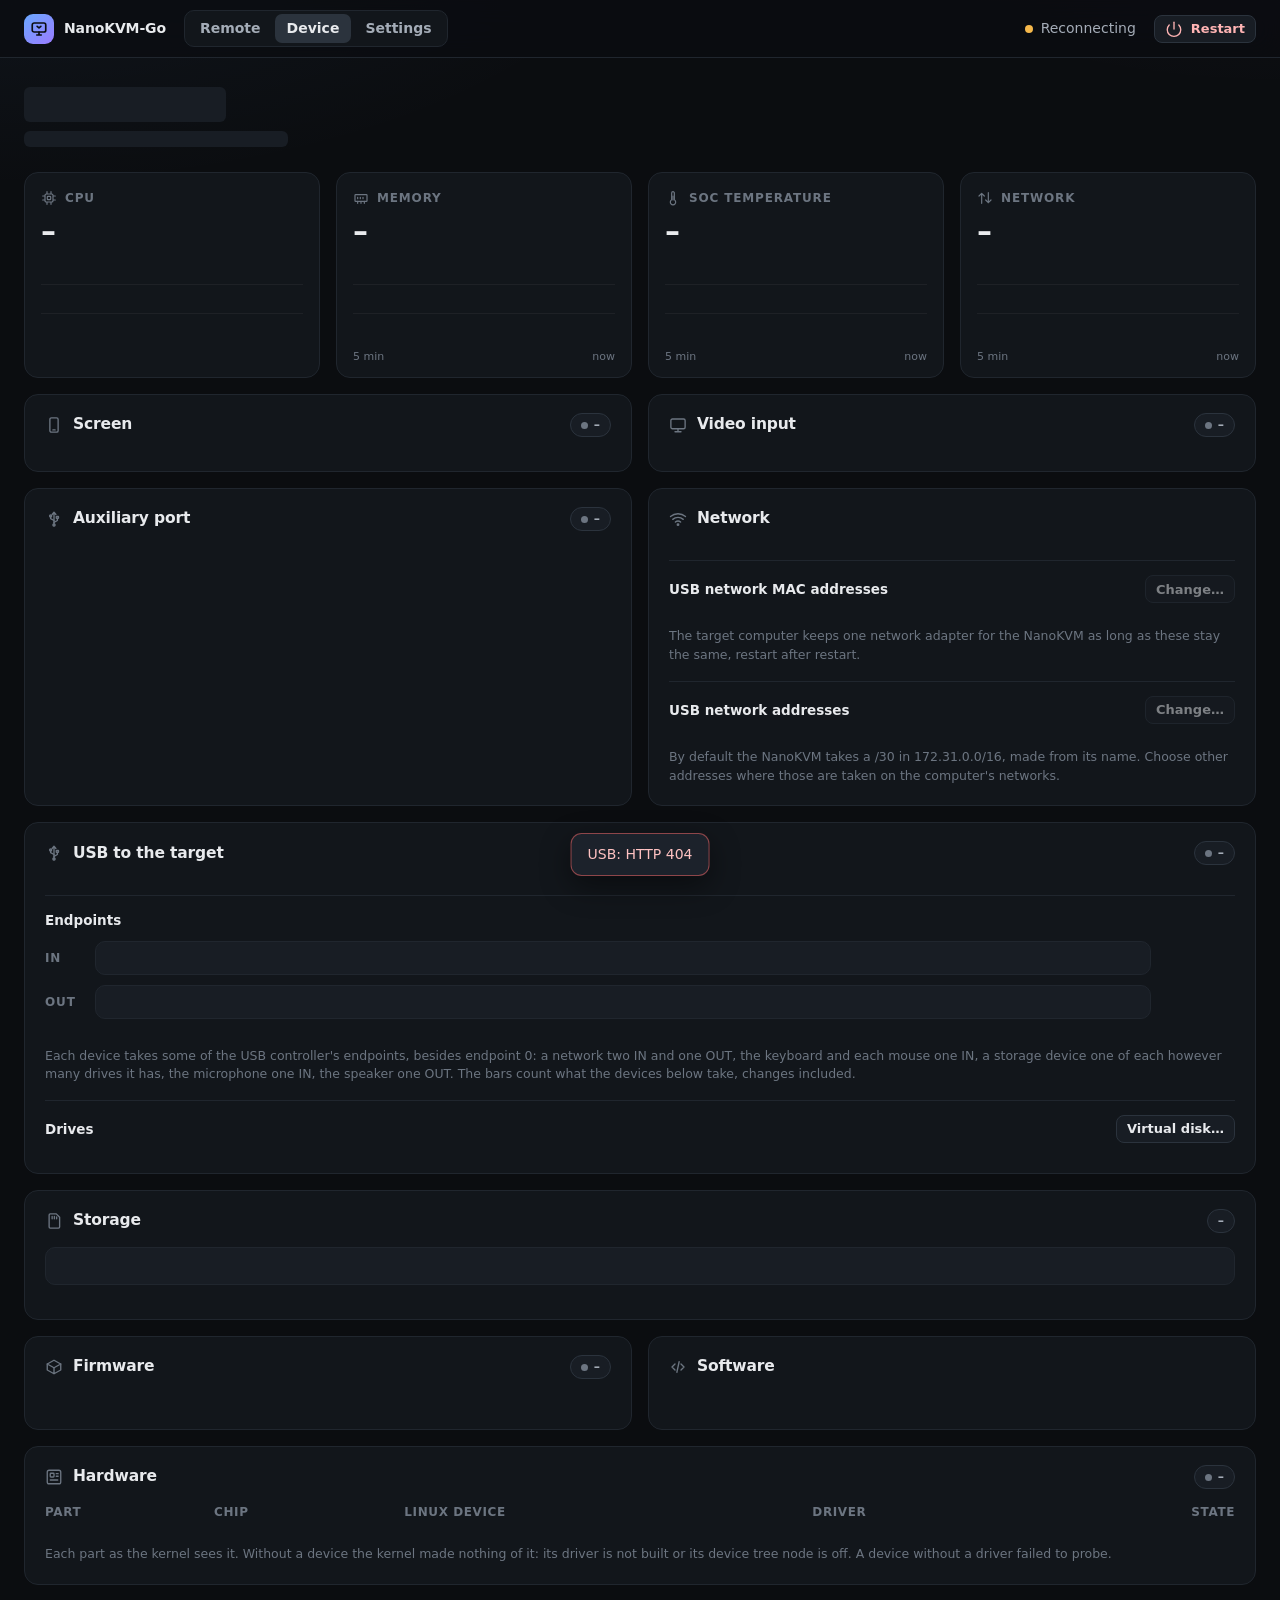
==== commit c6bf8f41: "feat: a USB section on the device page, with the endpoints, the devices and the drives" ====
--- a/priv/static/device.html
+++ b/priv/static/device.html
@@ -213,6 +213,60 @@
   .address { display: inline-flex; flex-wrap: wrap; align-items: center; gap: 4px 10px; }
   .tag.custom { color: #b9d5ff; border-color: rgba(106, 168, 255, 0.35); background: rgba(106, 168, 255, 0.08); }
 
+  /* USB */
+  .eprow { display: grid; grid-template-columns: 38px minmax(0, 1fr) 72px; align-items: center; gap: 12px;
+    margin: 0 0 10px; }
+  .eplabel { color: var(--text-3); font-size: 12px; font-weight: 650; letter-spacing: 0.07em; }
+  .epcount { color: var(--text-2); font-size: 12.5px; text-align: right; font-variant-numeric: tabular-nums; }
+  .epcount.over { color: #ffc2c2; }
+  .epbar { display: grid; height: 34px; border-radius: 10px; overflow: hidden; background: var(--panel-2);
+    border: 1px solid var(--line); }
+  .epbar > div { display: flex; align-items: center; justify-content: center; min-width: 0;
+    border-right: 1px solid var(--bg); color: rgba(8, 10, 14, 0.9); font-size: 12px; font-weight: 650;
+    white-space: nowrap; overflow: hidden; container-type: inline-size; }
+  .epbar > div:last-child { border-right: 0; }
+  .epbar > .free { background: repeating-linear-gradient(135deg, var(--panel-2) 0 7px, #1b2028 7px 14px);
+    color: var(--text-3); font-weight: 550; }
+  .epbar > .over { box-shadow: inset 0 0 0 2px var(--bad); }
+  .epbar span { padding: 0 6px; overflow: hidden; text-overflow: ellipsis; }
+  @container (max-width: 44px) { .epbar span { display: none; } }
+  #usb .legend { margin-top: 14px; }
+  #usb .control { grid-template-columns: 170px minmax(0, 1fr); align-items: start; }
+  #usb .control > .label { padding-top: 6px; }
+  #usb .control > :not(.label) { grid-column: 2; }
+  #usb .control > .more:empty { display: none; }
+  #epsummary.over { color: #ffc2c2; }
+  .check { display: inline-flex; align-items: center; gap: 8px; color: var(--text-2); }
+  .more { display: grid; gap: 8px; }
+  .more .item { display: flex; flex-wrap: wrap; align-items: center; gap: 8px 10px; }
+  .more input[type="text"] { width: 150px; font-family: var(--mono); font-size: 13px; }
+  .formats { gap: 12px; }
+  .format { padding: 12px 14px; border-radius: 11px; background: var(--panel-2); border: 1px solid var(--line); }
+  .format > header { display: flex; flex-wrap: wrap; align-items: center; gap: 6px 10px; margin-bottom: 10px; }
+  .format > header b { font-weight: 650; }
+  .format > header small { color: var(--text-3); font-size: 12.5px; }
+  .format .field { display: flex; flex-wrap: wrap; align-items: center; gap: 8px 14px; margin-top: 8px; }
+  .rates { display: flex; flex: 1 1 100%; flex-wrap: wrap; gap: 6px; min-width: 0; }
+  .rates label { display: inline-flex; align-items: center; gap: 6px; padding: 3px 9px; border-radius: 8px;
+    background: var(--panel); border: 1px solid var(--line-2); color: var(--text-2); font-size: 12.5px;
+    cursor: pointer; font-variant-numeric: tabular-nums; }
+  .rates label:has(input:checked) { color: var(--text); border-color: rgba(106, 168, 255, 0.5);
+    background: rgba(106, 168, 255, 0.1); }
+  .usbapply { display: flex; flex-wrap: wrap; align-items: center; justify-content: flex-end; gap: 10px;
+    margin-top: 14px; padding-top: 14px; border-top: 1px solid var(--line); }
+  .usbapply .note { flex: 1; min-width: 240px; margin: 0; }
+  .drives { display: grid; gap: 8px; }
+  .driverow { display: flex; flex-wrap: wrap; align-items: center; gap: 6px 12px; padding: 10px 14px;
+    border-radius: 11px; background: var(--panel-2); border: 1px solid var(--line); }
+  .driverow b { font-weight: 650; white-space: nowrap; }
+  .driverow .what { flex: 1; min-width: 200px; overflow-wrap: anywhere; }
+  .driverow .what small { display: block; color: var(--text-3); font-size: 12.5px; }
+  @media (max-width: 700px) {
+    #usb .control { grid-template-columns: minmax(0, 1fr); }
+    #usb .control > :not(.label) { grid-column: 1; }
+    #usb .control > .label { padding-top: 0; }
+  }
+
   /* Auxiliary port */
   .xlines { display: grid; gap: 12px; margin-top: 12px; }
   .xline { padding: 12px 14px; border-radius: 11px; background: var(--panel-2); border: 1px solid var(--line); }
@@ -307,11 +361,12 @@
     /* One column, the cards in reading order. */
     .column { display: contents; }
     #screen { order: 1; } #video { order: 2; } #usb { order: 3; } #network { order: 4; }
-    #firmware { order: 5; } #software { order: 6; } #storage { order: 7; } #hardware { order: 8; }
+    #expansion { order: 5; } #firmware { order: 6; } #software { order: 7; } #storage { order: 8; }
+    #hardware { order: 9; }
   }
   @media (max-width: 620px) {
     .top { gap: 12px; padding: 0 16px; }
-    .brand span, .live span { display: none; }
+    .brand span, .live span, #restart span { display: none; }
     main { padding: 22px 16px 56px; }
     .hero h1 { font-size: 25px; }
     .tiles { grid-template-columns: minmax(0, 1fr); }
@@ -334,6 +389,7 @@
     #toast, .bars span i { transition: none; }
   }
 </style>
+<link rel="stylesheet" href="/disk.css">
 </head>
 <body>
 <svg width="0" height="0" style="position: absolute" aria-hidden="true">
@@ -364,7 +420,7 @@
   </nav>
   <div class="spacer"></div>
   <span class="live" id="live"><span>Connecting</span></span>
-  <button class="btn danger small" id="restart" type="button"><svg class="icon"><use href="#i-power"/></svg>Restart</button>
+  <button class="btn danger small" id="restart" type="button" aria-label="Restart"><svg class="icon"><use href="#i-power"/></svg><span>Restart</span></button>
 </header>
 
 <main id="device">
@@ -476,14 +532,6 @@
       <p class="note" id="noscreen" hidden>The screen is not running.</p>
     </section>
 
-    <section class="card" id="usb">
-      <header>
-        <h2><svg class="icon"><use href="#i-usb"/></svg>USB to the target</h2>
-        <span class="badge" id="usbbadge">–</span>
-      </header>
-      <dl class="facts" id="usbfacts"></dl>
-    </section>
-
     <section class="card" id="expansion">
       <header>
         <h2><svg class="icon"><use href="#i-usb"/></svg>Auxiliary port</h2>
@@ -540,6 +588,92 @@
     </section>
     </div>
 
+    <section class="card wide" id="usb">
+      <header>
+        <h2><svg class="icon"><use href="#i-usb"/></svg>USB to the target</h2>
+        <span class="badge" id="usbbadge">–</span>
+      </header>
+      <dl class="facts" id="usbfacts"></dl>
+
+      <div class="subsection">
+        <header><h3>Endpoints</h3><span class="muted" id="epsummary"></span></header>
+        <div class="eprow"><span class="eplabel">IN</span><div class="epbar" id="epin"></div><span class="epcount" id="epincount"></span></div>
+        <div class="eprow"><span class="eplabel">OUT</span><div class="epbar" id="epout"></div><span class="epcount" id="epoutcount"></span></div>
+        <div class="legend" id="eplegend"></div>
+        <p class="note">Each device takes some of the USB controller's endpoints, besides endpoint 0: a network
+          two IN and one OUT, the keyboard and each mouse one IN, a storage device one of each however many
+          drives it has, the microphone one IN, the speaker one OUT. The bars count what the devices below
+          take, changes included.</p>
+      </div>
+
+      <div class="subsection" id="usbdevices" hidden>
+        <header><h3>Devices</h3></header>
+        <div class="control">
+          <span class="label" id="hidlabel">Keyboard and mice</span>
+          <div class="field">
+            <div class="segmented" role="group" aria-labelledby="hidlabel" data-setting="hid">
+              <button type="button" data-value="false">Off</button>
+              <button type="button" data-value="true">On</button>
+            </div>
+            <select id="usbpointer" aria-label="The absolute pointer">
+              <option value="absolute">Absolute mouse</option>
+              <option value="stylus">Pen (Android, iPad)</option>
+              <option value="touch">Touch screen</option>
+            </select>
+            <label class="check"><input type="checkbox" id="usbjiggler"> Mouse jiggler: a pixel and back
+              each minute, so that the target stays awake</label>
+          </div>
+        </div>
+        <div class="control">
+          <span class="label" id="netlabel">Network</span>
+          <div class="field">
+            <div class="segmented" role="group" aria-labelledby="netlabel" data-setting="network">
+              <button type="button" data-value="false">Off</button>
+              <button type="button" data-value="true">On</button>
+            </div>
+            <span class="muted"><code>usb0</code>, the NanoKVM's own</span>
+          </div>
+          <div class="more" id="usbnetworks"></div>
+          <div class="field"><button class="btn small" id="usbaddnetwork" type="button">Add a network</button></div>
+        </div>
+        <div class="control">
+          <span class="label" id="disklabel">Virtual disk</span>
+          <div class="field">
+            <div class="segmented" role="group" aria-labelledby="disklabel" data-setting="storage">
+              <button type="button" data-value="false">Off</button>
+              <button type="button" data-value="true">On</button>
+            </div>
+            <label class="check">Drives <select id="usbdrives" aria-label="Drives of the virtual disk"></select></label>
+          </div>
+          <div class="more" id="usbstorages"></div>
+          <div class="field"><button class="btn small" id="usbaddstorage" type="button">Add a storage device</button></div>
+        </div>
+        <div class="control">
+          <span class="label" id="audiolabel">Sound card</span>
+          <div class="field">
+            <div class="segmented" role="group" aria-labelledby="audiolabel" data-setting="audio">
+              <button type="button" data-value="off">Off</button>
+              <button type="button" data-value="mic">Mic</button>
+              <button type="button" data-value="duplex">Mic and speaker</button>
+            </div>
+          </div>
+          <div class="more formats" id="usbformats"></div>
+        </div>
+        <div class="usbapply">
+          <p class="note">Applying reconnects the NanoKVM's USB devices on the target: the keyboard and mice go
+            away for a moment.</p>
+          <button class="btn" id="usbrevert" type="button" disabled>Revert</button>
+          <button class="btn primary" id="usbapply" type="button" disabled>Apply</button>
+        </div>
+        <p class="formerror" id="usberror" hidden></p>
+      </div>
+
+      <div class="subsection">
+        <header><h3>Drives</h3><button class="btn small" id="usbdisk" type="button">Virtual disk…</button></header>
+        <div class="drives" id="usbdrivelist"></div>
+      </div>
+    </section>
+
     <section class="card wide" id="storage">
       <header>
         <h2><svg class="icon"><use href="#i-storage"/></svg>Storage</h2>
@@ -648,6 +782,7 @@
   </div>
 </div>
 
+<script src="/disk.js"></script>
 <script>
 "use strict";
 
@@ -942,10 +1077,6 @@
   super_speed: "USB 3 SuperSpeed, 5 Gb/s",
   super_speed_plus: "USB 3 SuperSpeed+, 10 Gb/s",
 };
-const FUNCTIONS = {
-  keyboard: "Keyboard", mouse: "Mouse", relative_mouse: "Relative mouse", storage: "Virtual disk",
-  microphone: "Microphone", speaker: "Speaker",
-};
 
 function render() {
   const o = state.overview;
@@ -1186,30 +1317,338 @@
   ]);
 }
 
+// ---- USB to the target: the devices it sees, the endpoints they take, the drives
+
+const POINTERS = { absolute: "Absolute mouse", stylus: "Pen", touch: "Touch screen" };
+const EP_COLORS = {
+  network: "#3ecf8e", keyboard: "#6aa8ff", mouse: "#8fb3ff", relative_mouse: "#b18cff",
+  storage: "#f5b84b", microphone: "#ff9f5a", speaker: "#ff7eb6",
+};
+const RATES = [8000, 11025, 16000, 22050, 32000, 44100, 48000, 88200, 96000, 176400, 192000, 352800, 384000];
+const CHANNELS = { microphone: [1, 2], speaker: [1, 2, 6, 8] };
+const CHANNEL_NAMES = { 1: "Mono", 2: "Stereo", 6: "5.1", 8: "7.1" };
+const SAMPLE_BITS = [16, 24, 32];
+const DRIVE_COUNTS = Array.from({ length: 16 }, (_, i) => i + 1);
+const kHz = (rate) => `${+(rate / 1000).toFixed(3)} kHz`;
+const INVALID_SETTINGS = {
+  networks: "Give each network its own name, not usb0, of up to 32 letters, digits, \"-\" and \"_\". Up to 4 networks.",
+  storages: "Give each storage device its own name, not disk, of up to 32 letters, digits, \"-\" and \"_\". Up to 4 storage devices.",
+};
+const USB_ERRORS = {
+  invalid: (_d, body) => INVALID_SETTINGS[body.setting] || `The ${body.setting} setting is not one the NanoKVM takes.`,
+  invalid_rates: (d) => `Tick 1 to 10 sample rates for the ${d}.`,
+  too_much_bandwidth: (d) =>
+    `The ${d} format is more than USB carries: fewer channels, a smaller sample size or lower rates.`,
+  invalid_channels: (d) => `The ${d} cannot have that many channels.`,
+  invalid_sample_bits: (d) => `The ${d} cannot have that sample size.`,
+  not_enough_endpoints: (_d, body) => `These take ${body.need.in} IN and ${body.need.out} OUT endpoints; ` +
+    `the NanoKVM has ${body.have.in} and ${body.have.out}. Turn something off.`,
+};
+
+// What /api/usb says (the saved settings, the instances, what each kind of
+// device takes, the formats the target uses) and the settings being edited.
+let usbConfig = null, usbDraft = null, usbBusy = false;
+// What the live status last said, to notice changes made elsewhere.
+let usbFunctions = null, drivesShown = null;
+const usbDirty = () => !!usbConfig && JSON.stringify(usbDraft) !== JSON.stringify(usbConfig.settings);
+
+async function loadUsb() {
+  try {
+    const reply = await fetch("/api/usb");
+    if (reply.status === 401) return location.reload();
+    if (!reply.ok) throw new Error(`HTTP ${reply.status}`);
+    usbConfig = await reply.json();
+    usbDraft = structuredClone(usbConfig.settings);
+    $("usbdevices").hidden = false;
+    renderUsbDraft();
+  } catch (e) {
+    toast(`USB: ${e.message}`, true);
+  }
+}
+
 function renderUsb(usb) {
   const c = usb.connection;
   const [text, kind] = c ? (USB_STATES[c.state] || [c.state, ""]) : ["No controller", "bad"];
   badge($("usbbadge"), text, kind);
-  const media = usb.media || [];
-  const describeMedium = (m) => `${m.name || m.image.split("/").pop()}, ${m.kind === "folder"
-    ? `folder as ${{ exfat: "exFAT", fat32: "FAT32" }[m.filesystem] || "a drive"}`
-    : m.cdrom ? { cd: "CD-ROM", dvd: "DVD-ROM", bd: "BD-ROM" }[m.disc] || "CD-ROM"
-    : "USB drive"}${m.read_only ? ", read-only" : ""}`;
   facts($("usbfacts"), [
     ["Link", c ? (c.state === "configured" ? SPEEDS[c.speed] || "Connected" : text) : "The USB controller is not bound"],
-    ["Devices", usb.functions == null ? null
-      : usb.functions.length ? h("div", { class: "tags" }, ["Network", ...usb.functions.map((f) => FUNCTIONS[f] || f)]
-          .map((name) => h("span", { class: "tag" }, name)))
-      : "Network only"],
-    ["Virtual disk", !usb.functions || !usb.functions.includes("storage") ? null
-      : media.length === 1 ? (media[0] ? describeMedium(media[0]) : "Empty")
-      : h("div", {}, media.map((m, i) => h("div", {}, `Drive ${i + 1}: ${m ? describeMedium(m) : "empty"}`)))],
-    ["Endpoints", usb.endpoints && (usb.endpoints.have
-      ? `IN ${usb.endpoints.in} of ${usb.endpoints.have.in}, OUT ${usb.endpoints.out} of ${usb.endpoints.have.out}`
-      : `IN ${usb.endpoints.in}, OUT ${usb.endpoints.out}`)],
     ["Controller", c && h("span", { class: "mono" }, c.controller)],
   ]);
-}
+  // Devices changed elsewhere, such as the sound card from the KVM page:
+  // taken in unless they are being edited here.
+  const functions = JSON.stringify(usb.functions);
+  if (usbFunctions !== null && functions !== usbFunctions && !usbDirty() && !usbBusy) loadUsb();
+  usbFunctions = functions;
+  const media = JSON.stringify(usb.media);
+  if (media !== drivesShown) {
+    drivesShown = media;
+    refreshDrives();
+  }
+}
+
+// The devices of settings, in the order the gadget has them, each with the
+// endpoints a device of its kind takes.
+function usbDevices(d) {
+  const drives = (n) => `${n} drive${n > 1 ? "s" : ""}`;
+  return [
+    ...(d.network ? [["network", "Network usb0", "usb0"]] : []),
+    ...d.networks.map((name) => ["network", `Network ${name}`, name]),
+    ...(d.hid ? [["keyboard", "Keyboard", "Keyboard"], ["mouse", POINTERS[d.pointer], POINTERS[d.pointer]],
+                 ["relative_mouse", "Relative mouse", "Relative mouse"]] : []),
+    ...(d.storage ? [["storage", `Virtual disk, ${drives(d.drives)}`, "Disk"]] : []),
+    ...d.storages.map((st) => ["storage", `Storage ${st.name}, ${drives(st.drives)}`, st.name]),
+    ...(d.audio === "off" ? [] : [["microphone", "Microphone", "Mic"]]),
+    ...(d.audio === "duplex" ? [["speaker", "Speaker", "Speaker"]] : []),
+  ].map(([kind, name, short]) => ({ kind, name, short, cost: usbConfig.endpoints.costs[kind] }));
+}
+
+// Each direction's endpoints as a bar, the devices in turn; what does not
+// fit outlined. Whether they all fit.
+function renderEndpoints(devices) {
+  const have = usbConfig.endpoints.have;
+  const use = devices.reduce((u, x) => ({ in: u.in + x.cost.in, out: u.out + x.cost.out }), { in: 0, out: 0 });
+  for (const dir of ["in", "out"]) {
+    const limit = have ? have[dir] : use[dir];
+    let taken = 0;
+    const cells = devices.filter((x) => x.cost[dir] > 0).map((x) => {
+      taken += x.cost[dir];
+      return h("div", { class: taken > limit ? "over" : null, title: `${x.name}: ${x.cost[dir]} ${dir.toUpperCase()}`,
+                        style: `grid-column: span ${x.cost[dir]}; background: ${EP_COLORS[x.kind]}` },
+        h("span", null, x.short));
+    });
+    if (limit > taken) {
+      cells.push(h("div", { class: "free", style: `grid-column: span ${limit - taken}` }, h("span", null, "free")));
+    }
+    $(`ep${dir}`).style.gridTemplateColumns = `repeat(${Math.max(limit, taken, 1)}, minmax(0, 1fr))`;
+    $(`ep${dir}`).replaceChildren(...cells);
+    const count = $(`ep${dir}count`);
+    count.textContent = have ? `${use[dir]} of ${have[dir]}` : String(use[dir]);
+    count.classList.toggle("over", !!have && use[dir] > have[dir]);
+  }
+  $("eplegend").replaceChildren(...devices.map((x) => h("div", null,
+    h("span", { class: "swatch", style: `background:${EP_COLORS[x.kind]}` }), h("b", null, x.name),
+    h("small", null, [x.cost.in && `${x.cost.in} IN`, x.cost.out && `${x.cost.out} OUT`].filter(Boolean).join(", ")))));
+  const fits = !have || (use.in <= have.in && use.out <= have.out);
+  $("epsummary").textContent = fits ? "" : "Too many: turn something off or remove it.";
+  $("epsummary").classList.toggle("over", !fits);
+  return fits;
+}
+
+// The bars and the buttons, after any change.
+function refreshUsb() {
+  const fits = renderEndpoints(usbDevices(usbDraft));
+  const dirty = usbDirty();
+  $("usbrevert").disabled = !dirty || usbBusy;
+  $("usbapply").disabled = !dirty || !fits || usbBusy;
+}
+
+// Everything, after a change that adds or removes a control.
+function renderUsbDraft() {
+  const d = usbDraft;
+  for (const group of $("usbdevices").querySelectorAll("[data-setting]")) {
+    for (const button of group.children) {
+      button.setAttribute("aria-pressed", String(button.dataset.value === String(d[group.dataset.setting])));
+    }
+  }
+  $("usbpointer").value = d.pointer;
+  $("usbpointer").disabled = !d.hid;
+  $("usbjiggler").checked = d.jiggler;
+  $("usbjiggler").disabled = !d.hid;
+  $("usbdrives").value = String(d.drives);
+  $("usbdrives").disabled = !d.storage;
+  renderMoreDevices();
+  renderFormats();
+  refreshUsb();
+}
+
+function textField(value, label, onInput) {
+  const input = h("input", { type: "text", value, "aria-label": label, title: label, maxlength: 32,
+                             spellcheck: "false", autocomplete: "off" });
+  input.addEventListener("input", () => onInput(input.value.trim()));
+  return input;
+}
+
+function choice(options, value, label, onChange) {
+  const select = h("select", { "aria-label": label }, ...options.map(([v, text]) => h("option", { value: v }, text)));
+  select.value = String(value);
+  select.addEventListener("change", () => onChange(+select.value));
+  return select;
+}
+
+function smallButton(text, onClick) {
+  const button = h("button", { class: "btn small", type: "button" }, text);
+  button.addEventListener("click", onClick);
+  return button;
+}
+
+const driveOptions = DRIVE_COUNTS.map((n) => [n, String(n)]);
+
+// Networks and storage devices besides the usual, each by name.
+function renderMoreDevices() {
+  const instances = usbConfig.instances || [];
+  $("usbnetworks").replaceChildren(...usbDraft.networks.map((name, i) => {
+    const found = instances.find((x) => x.kind === "network" && x.name === name);
+    return h("div", { class: "item" },
+      textField(name, "The network's name; the NanoKVM names its interface", (value) => {
+        usbDraft.networks[i] = value;
+        refreshUsb();
+      }),
+      found && found.interface ? h("span", { class: "muted" }, `interface ${found.interface}`) : null,
+      smallButton("Remove", () => { usbDraft.networks.splice(i, 1); renderUsbDraft(); }));
+  }));
+  $("usbstorages").replaceChildren(...usbDraft.storages.map((st, i) => h("div", { class: "item" },
+    textField(st.name, "The storage device's name", (value) => { st.name = value; refreshUsb(); }),
+    h("label", { class: "check" }, "Drives ",
+      choice(driveOptions, st.drives, "Its drives", (n) => { st.drives = n; refreshUsb(); })),
+    smallButton("Remove", () => { usbDraft.storages.splice(i, 1); renderUsbDraft(); }))));
+}
+
+function describeFormat(f) {
+  const bits = { s16_le: 16, s24_3le: 24, s24_le: 24, s32_le: 32 }[f.sample_format] || 16;
+  return `${kHz(f.rate)} ${(CHANNEL_NAMES[f.channels] || `${f.channels} channels`).toLowerCase()} ${bits}-bit`;
+}
+
+// The format of each direction the sound card has: the rates the target
+// chooses from, starting with the first.
+function renderFormats() {
+  const directions = { off: [], mic: ["microphone"], duplex: ["microphone", "speaker"] }[usbDraft.audio];
+  $("usbformats").replaceChildren(...directions.map((direction) => {
+    const f = usbDraft[direction];
+    const using = usbConfig.formats && usbConfig.formats[direction];
+    const startOptions = () => f.rates.map((rate) => [rate, kHz(rate)]);
+    const start = choice(startOptions(), f.rates[0], "The rate the target starts at", (rate) => {
+      f.rates = [rate, ...f.rates.filter((r) => r !== rate)];
+      refreshUsb();
+    });
+    const showStart = () => {
+      start.replaceChildren(...startOptions().map(([v, text]) => h("option", { value: v }, text)));
+      start.value = String(f.rates[0]);
+      start.disabled = f.rates.length < 2;
+    };
+    showStart();
+    const rates = h("div", { class: "rates" }, ...RATES.map((rate) => {
+      const box = h("input", { type: "checkbox" });
+      box.checked = f.rates.includes(rate);
+      box.addEventListener("change", () => {
+        const first = f.rates[0];
+        const ticked = RATES.filter((r) => (r === rate ? box.checked : f.rates.includes(r)));
+        f.rates = ticked.includes(first) ? [first, ...ticked.filter((r) => r !== first)] : ticked;
+        showStart();
+        refreshUsb();
+      });
+      return h("label", null, box, kHz(rate));
+    }));
+    return h("div", { class: "format" },
+      h("header", null, h("b", null, direction === "microphone" ? "Microphone" : "Speaker"),
+        h("small", null, direction === "microphone" ? "the browser's, to the target" : "the target's, to the browser")),
+      h("div", { class: "field" },
+        h("label", { class: "check" }, "Channels ",
+          choice(CHANNELS[direction].map((n) => [n, CHANNEL_NAMES[n]]), f.channels, "Channels",
+                 (n) => { f.channels = n; refreshUsb(); })),
+        h("label", { class: "check" }, "Samples ",
+          choice(SAMPLE_BITS.map((b) => [b, `${b}-bit`]), f.sample_bits, "Sample size",
+                 (b) => { f.sample_bits = b; refreshUsb(); })),
+        h("label", { class: "check" }, "Starts at ", start)),
+      h("div", { class: "field" }, rates),
+      using ? h("p", { class: "note" }, `The target uses ${describeFormat(using)}.`) : null);
+  }));
+}
+
+const nextName = (prefix, taken, from) => {
+  for (let i = from; ; i++) if (!taken.includes(`${prefix}${i}`)) return `${prefix}${i}`;
+};
+
+$("usbdrives").replaceChildren(...driveOptions.map(([v, text]) => h("option", { value: v }, text)));
+$("usbdevices").addEventListener("click", (e) => {
+  const button = e.target.closest("[data-setting] > button");
+  if (!button || !usbDraft) return;
+  const setting = button.parentElement.dataset.setting;
+  usbDraft[setting] = setting === "audio" ? button.dataset.value : button.dataset.value === "true";
+  renderUsbDraft();
+});
+$("usbpointer").addEventListener("change", () => { usbDraft.pointer = $("usbpointer").value; refreshUsb(); });
+$("usbjiggler").addEventListener("change", () => { usbDraft.jiggler = $("usbjiggler").checked; refreshUsb(); });
+$("usbdrives").addEventListener("change", () => { usbDraft.drives = +$("usbdrives").value; refreshUsb(); });
+$("usbaddnetwork").addEventListener("click", () => {
+  usbDraft.networks.push(nextName("usb", ["usb0", ...usbDraft.networks], 1));
+  renderUsbDraft();
+});
+$("usbaddstorage").addEventListener("click", () => {
+  usbDraft.storages.push({ name: nextName("disk", ["disk", ...usbDraft.storages.map((x) => x.name)], 2), drives: 1 });
+  renderUsbDraft();
+});
+$("usbrevert").addEventListener("click", () => {
+  usbDraft = structuredClone(usbConfig.settings);
+  $("usberror").hidden = true;
+  renderUsbDraft();
+});
+$("usbapply").addEventListener("click", async () => {
+  usbBusy = true;
+  refreshUsb();
+  $("usberror").hidden = true;
+  try {
+    usbConfig = await post("/api/usb", usbDraft);
+    usbDraft = structuredClone(usbConfig.settings);
+    toast("USB devices set");
+  } catch (e) {
+    const data = e.data || {};
+    const explain = USB_ERRORS[data.error];
+    $("usberror").textContent = explain ? explain(data.direction, data) : `USB: ${e.message}`;
+    $("usberror").hidden = false;
+  } finally {
+    usbBusy = false;
+    renderUsbDraft();
+    refreshDrives();
+  }
+});
+
+// The drives: what is in each, as the virtual disk tells it.
+let diskState = null;
+async function refreshDrives() {
+  try {
+    const reply = await fetch("/api/disk");
+    if (reply.status === 401) return location.reload();
+    if (!reply.ok) throw new Error(`HTTP ${reply.status}`);
+    diskState = await reply.json();
+    renderDrives(diskState);
+  } catch (e) {
+    $("usbdrivelist").replaceChildren(h("p", { class: "note" }, `The virtual disk: ${e.message}`));
+  }
+}
+
+async function ejectDrive(drive) {
+  try {
+    await post("/api/disk/eject", { drive });
+  } catch (e) {
+    toast(`Eject: ${e.message}`, true);
+  }
+  refreshDrives();
+}
+
+function renderDrives(s) {
+  if (!s.drives.length) {
+    $("usbdrivelist").replaceChildren(h("p", { class: "note" }, "The virtual disk is off: turn it on above."));
+    return;
+  }
+  const several = new Set(s.drives.map((d) => d.storage)).size > 1;
+  $("usbdrivelist").replaceChildren(...s.drives.map((d) => {
+    const m = d.medium;
+    const making = s.busy && s.busy.drive === d.drive && s.busy.action === "making";
+    const percent = making && s.busy.total ? ` ${Math.floor((100 * s.busy.done) / s.busy.total)}%` : "";
+    const change = h("button", { class: "btn small", type: "button", disabled: !!s.busy }, m ? "Change…" : "Insert…");
+    change.addEventListener("click", () => KuronekoDisk.open({ drive: d.drive, onClose: refreshDrives }));
+    const eject = m ? h("button", { class: "btn small", type: "button", disabled: !!s.busy }, "Eject") : null;
+    if (eject) eject.addEventListener("click", () => ejectDrive(d.drive));
+    return h("div", { class: "driverow" },
+      h("b", null, `Drive ${d.drive + 1}${several ? ` (${d.storage})` : ""}`),
+      h("div", { class: "what" },
+        making ? `Making a drive from ${s.busy.name}:${percent}` : m ? m.name : h("span", { class: "muted" }, "Empty"),
+        m && !making ? h("small", null, KuronekoDisk.describe(m)) : null),
+      change, eject);
+  }));
+}
+
+$("usbdisk").addEventListener("click", () => KuronekoDisk.open({ onClose: refreshDrives }));
 
 // ---- Auxiliary port: its two lines, NanoKVMGo.Expansion
 
@@ -1761,6 +2200,7 @@
 
 showBrightness();
 load().catch((e) => toast(`Device: ${e.message}`, true)).finally(connect);
+loadUsb();
 </script>
 </body>
 </html>
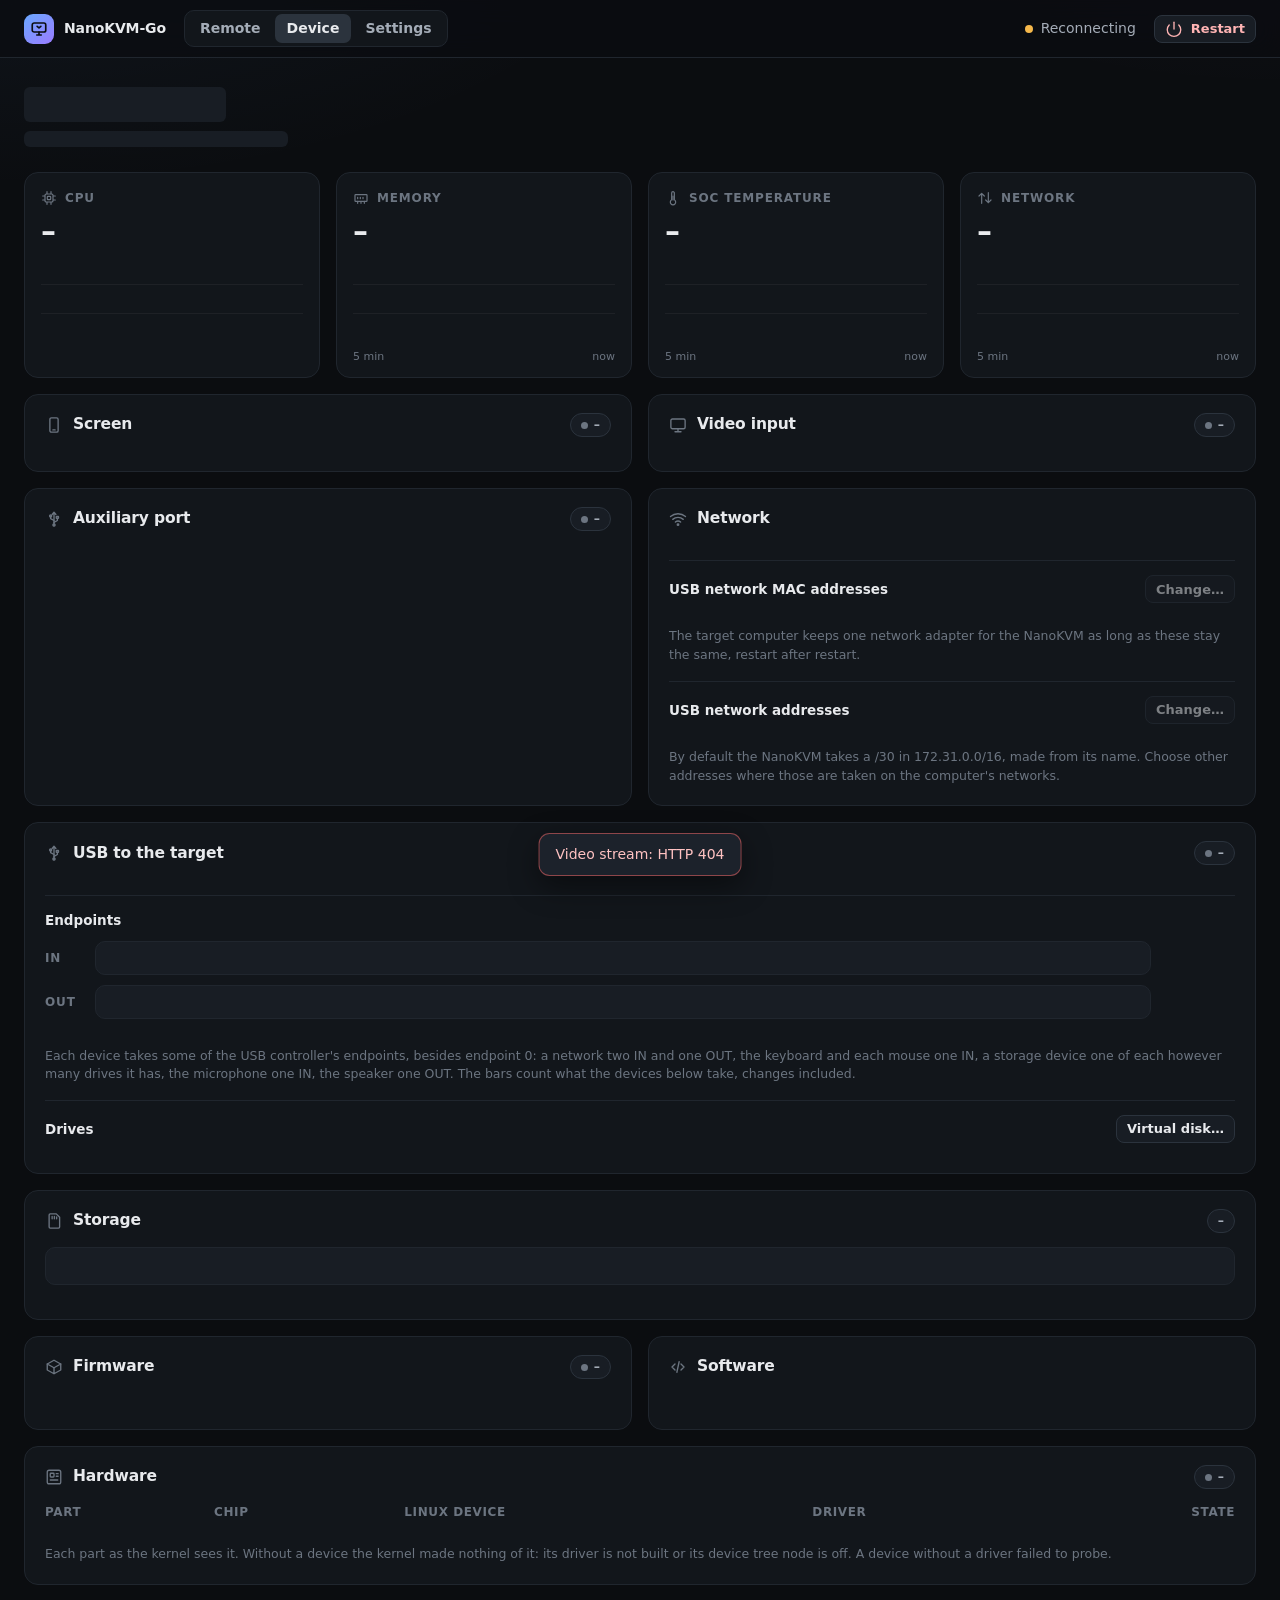
==== commit 3af5a780: "feat: H.265 on the page and the colour the stream declares, set on the device page" ====
--- a/priv/static/device.html
+++ b/priv/static/device.html
@@ -256,6 +256,7 @@
     margin-top: 14px; padding-top: 14px; border-top: 1px solid var(--line); }
   .usbapply .note { flex: 1; min-width: 240px; margin: 0; }
   .drives { display: grid; gap: 8px; }
+  .segmented.wrap { flex-wrap: wrap; }
   .driverow { display: flex; flex-wrap: wrap; align-items: center; gap: 6px 12px; padding: 10px 14px;
     border-radius: 11px; background: var(--panel-2); border: 1px solid var(--line); }
   .driverow b { font-weight: 650; white-space: nowrap; }
@@ -560,6 +561,69 @@
         <span class="badge" id="videobadge">–</span>
       </header>
       <dl class="facts" id="videofacts"></dl>
+      <div class="subsection" id="encoding" hidden>
+        <header><h3>Video stream</h3><span class="muted" id="encodingnow"></span></header>
+        <div class="control">
+          <span class="label" id="codeclabel">Codec</span>
+          <div class="segmented" role="group" aria-labelledby="codeclabel" id="codec">
+            <button type="button" data-value="auto">Auto</button>
+            <button type="button" data-value="h264">H.264</button>
+            <button type="button" data-value="h265">H.265</button>
+          </div>
+        </div>
+        <div class="control">
+          <span class="label" id="presetlabel">Preset</span>
+          <div class="segmented wrap" role="group" aria-labelledby="presetlabel" id="presets"></div>
+        </div>
+        <div class="control">
+          <span class="label" id="ratelabel">Rate control</span>
+          <div class="segmented" role="group" aria-labelledby="ratelabel" id="ratecontrol">
+            <button type="button" data-value="vbr">VBR</button>
+            <button type="button" data-value="cbr">CBR</button>
+            <button type="button" data-value="constant_qp">Constant QP</button>
+          </div>
+        </div>
+        <div class="control">
+          <label for="bitrate">Bitrate</label>
+          <select id="bitrate"></select>
+        </div>
+        <div class="control">
+          <label for="qp">Quality</label>
+          <select id="qp"></select>
+        </div>
+        <div class="control">
+          <label for="keyframes">Keyframes</label>
+          <select id="keyframes"></select>
+        </div>
+        <div class="control">
+          <label for="maxfps">Frame rate</label>
+          <select id="maxfps"></select>
+        </div>
+        <div class="control">
+          <span class="label" id="matrixlabel">Colour</span>
+          <div class="segmented" role="group" aria-labelledby="matrixlabel" id="colormatrix">
+            <button type="button" data-value="auto">Auto</button>
+            <button type="button" data-value="bt709">BT.709</button>
+            <button type="button" data-value="bt601">BT.601</button>
+          </div>
+        </div>
+        <div class="control">
+          <span class="label" id="rangelabel">Range</span>
+          <div class="segmented" role="group" aria-labelledby="rangelabel" id="colorrange">
+            <button type="button" data-value="auto">Auto</button>
+            <button type="button" data-value="full">Full</button>
+            <button type="button" data-value="limited">Limited</button>
+          </div>
+        </div>
+        <p class="note">Auto streams H.265 when every viewer's browser decodes it, H.264 otherwise; H.265 needs
+          about half the bitrate for the same picture. VBR keeps the quality, a QP, and takes a higher QP
+          only where the bitrate would go over its most; CBR keeps to the bitrate; a constant QP takes what
+          each frame needs. A still picture takes little whatever the choice. Each change applies from the
+          next frame.</p>
+        <p class="note">The colour only labels the picture as the HDMI bridge hands it over: Auto says what it
+          hands over, BT.709 at full range. Another label shifts the colours, which helps only a source whose
+          colours look wrong.</p>
+      </div>
     </section>
 
     <section class="card" id="network">
@@ -1311,11 +1375,111 @@
   facts($("videofacts"), [
     ["Input", signal ? `${input.width} × ${input.height}, ${input.fps} FPS` : inputText(input)],
     ["Bridge", parts.video_bridge && parts.video_bridge.chip],
-    ["Encoders", "H.264 and JPEG, in the SoC"],
+    ["Encoders", "H.264, H.265 and JPEG, in the SoC"],
     ["Input changes", capture.mid_frame_stops == null ? null : String(capture.mid_frame_stops)],
     ["Receiver restarts", capture.csi_recoveries == null ? null : String(capture.csi_recoveries)],
   ]);
-}
+  const fps = signal ? input.fps : null;
+  if (fps !== encodingFps) {
+    encodingFps = fps;
+    renderEncoding();
+  }
+}
+
+// ---- The video stream's encoding: each change applies at once.
+
+const BITRATES = [1, 2, 3, 4, 5, 6, 8, 10, 12, 15, 20].map((m) => m * 1e6);
+const QPS = [16, 18, 20, 22, 24, 26, 28, 30, 32, 34, 36, 40];
+const KEYFRAMES = [30, 60, 150, 300, 600, 1200];
+const FPS_CAPS = [0, 60, 30, 20, 15, 10, 5];
+// What /api/video says: the settings, the preset they are, the presets, the
+// codec the stream has.
+let encoding = null, encodingFps = null;
+const CODEC_LABELS = { h264: "H.264", h265: "H.265" };
+const pressed = (group, value) => {
+  for (const b of $(group).children) b.setAttribute("aria-pressed", String(b.dataset.value === value));
+};
+const mbit = (bps) => `${+(bps / 1e6).toFixed(1)} Mbit/s`;
+
+// A select of values, with the current one even when it is not among them.
+function choices(select, values, text, current) {
+  const list = values.includes(current) ? values : [...values, current].sort((a, b) => a - b);
+  select.replaceChildren(...list.map((v) => h("option", { value: v }, text(v))));
+  select.value = String(current);
+}
+
+function renderEncoding() {
+  if (!encoding) return;
+  const s = encoding.settings;
+  $("encoding").hidden = false;
+  $("presets").replaceChildren(...encoding.presets.map((p) => h("button", {
+    type: "button", "data-value": p.name, "aria-pressed": String(encoding.preset === p.name),
+    title: p.rate_control === "vbr" ? `VBR of up to ${mbit(p.bitrate)} at QP ${p.qp}` : `CBR at ${mbit(p.bitrate)}`,
+  }, p.label)));
+  $("encodingnow").textContent = [encoding.codec && `Now ${CODEC_LABELS[encoding.codec]}`,
+                                   encoding.preset === "custom" && "custom quality"].filter(Boolean).join(", ");
+  pressed("codec", s.codec);
+  pressed("ratecontrol", s.rate_control);
+  pressed("colormatrix", s.color_matrix);
+  pressed("colorrange", s.color_range);
+  choices($("bitrate"), BITRATES, (v) => (s.rate_control === "cbr" ? mbit(v) : `Up to ${mbit(v)}`), s.bitrate);
+  $("bitrate").disabled = s.rate_control === "constant_qp";
+  choices($("qp"), QPS, (v) => `QP ${v}${v <= 18 ? ", the finest" : v >= 36 ? ", the smallest" : ""}`, s.qp);
+  $("qp").disabled = s.rate_control === "cbr";
+  choices($("keyframes"), KEYFRAMES,
+          (v) => `Every ${v} frames${encodingFps ? `, ${+(v / encodingFps).toFixed(1)} s` : ""}`, s.keyframe_interval);
+  choices($("maxfps"), FPS_CAPS, (v) => (v ? `At most ${v} FPS` : "As the input"), s.max_fps);
+}
+
+async function loadEncoding() {
+  try {
+    const reply = await fetch("/api/video");
+    if (reply.status === 401) return location.reload();
+    if (!reply.ok) throw new Error(`HTTP ${reply.status}`);
+    encoding = await reply.json();
+    renderEncoding();
+  } catch (e) {
+    toast(`Video stream: ${e.message}`, true);
+  }
+}
+
+async function changeEncoding(changes, done) {
+  try {
+    encoding = await post("/api/video", changes);
+    renderEncoding();
+    if (done) toast(done);
+  } catch (e) {
+    const setting = e.data && e.data.setting;
+    toast(setting ? `Video stream: the NanoKVM does not take that ${setting}` : `Video stream: ${e.message}`, true);
+    loadEncoding();
+  }
+}
+
+$("codec").addEventListener("click", (e) => {
+  const b = e.target.closest("button");
+  if (b) changeEncoding({ codec: b.dataset.value }, b.dataset.value === "auto" ? "The codec every viewer decodes" : b.textContent);
+});
+$("presets").addEventListener("click", (e) => {
+  const b = e.target.closest("button");
+  if (b) changeEncoding({ preset: b.dataset.value }, `${b.textContent} quality`);
+});
+$("colormatrix").addEventListener("click", (e) => {
+  const b = e.target.closest("button");
+  if (b) changeEncoding({ color_matrix: b.dataset.value }, `Colour: ${b.textContent}`);
+});
+$("colorrange").addEventListener("click", (e) => {
+  const b = e.target.closest("button");
+  if (b) changeEncoding({ color_range: b.dataset.value }, `Range: ${b.textContent}`);
+});
+$("ratecontrol").addEventListener("click", (e) => {
+  const b = e.target.closest("button");
+  if (b) changeEncoding({ rate_control: b.dataset.value }, b.textContent);
+});
+$("bitrate").addEventListener("change", () => changeEncoding({ bitrate: +$("bitrate").value }));
+$("qp").addEventListener("change", () => changeEncoding({ qp: +$("qp").value }));
+$("keyframes").addEventListener("change", () => changeEncoding({ keyframe_interval: +$("keyframes").value }));
+$("maxfps").addEventListener("change", () => changeEncoding({ max_fps: +$("maxfps").value }));
+document.addEventListener("visibilitychange", () => { if (!document.hidden) loadEncoding(); });
 
 // ---- USB to the target: the devices it sees, the endpoints they take, the drives
 
@@ -2201,6 +2365,7 @@
 showBrightness();
 load().catch((e) => toast(`Device: ${e.message}`, true)).finally(connect);
 loadUsb();
+loadEncoding();
 </script>
 </body>
 </html>
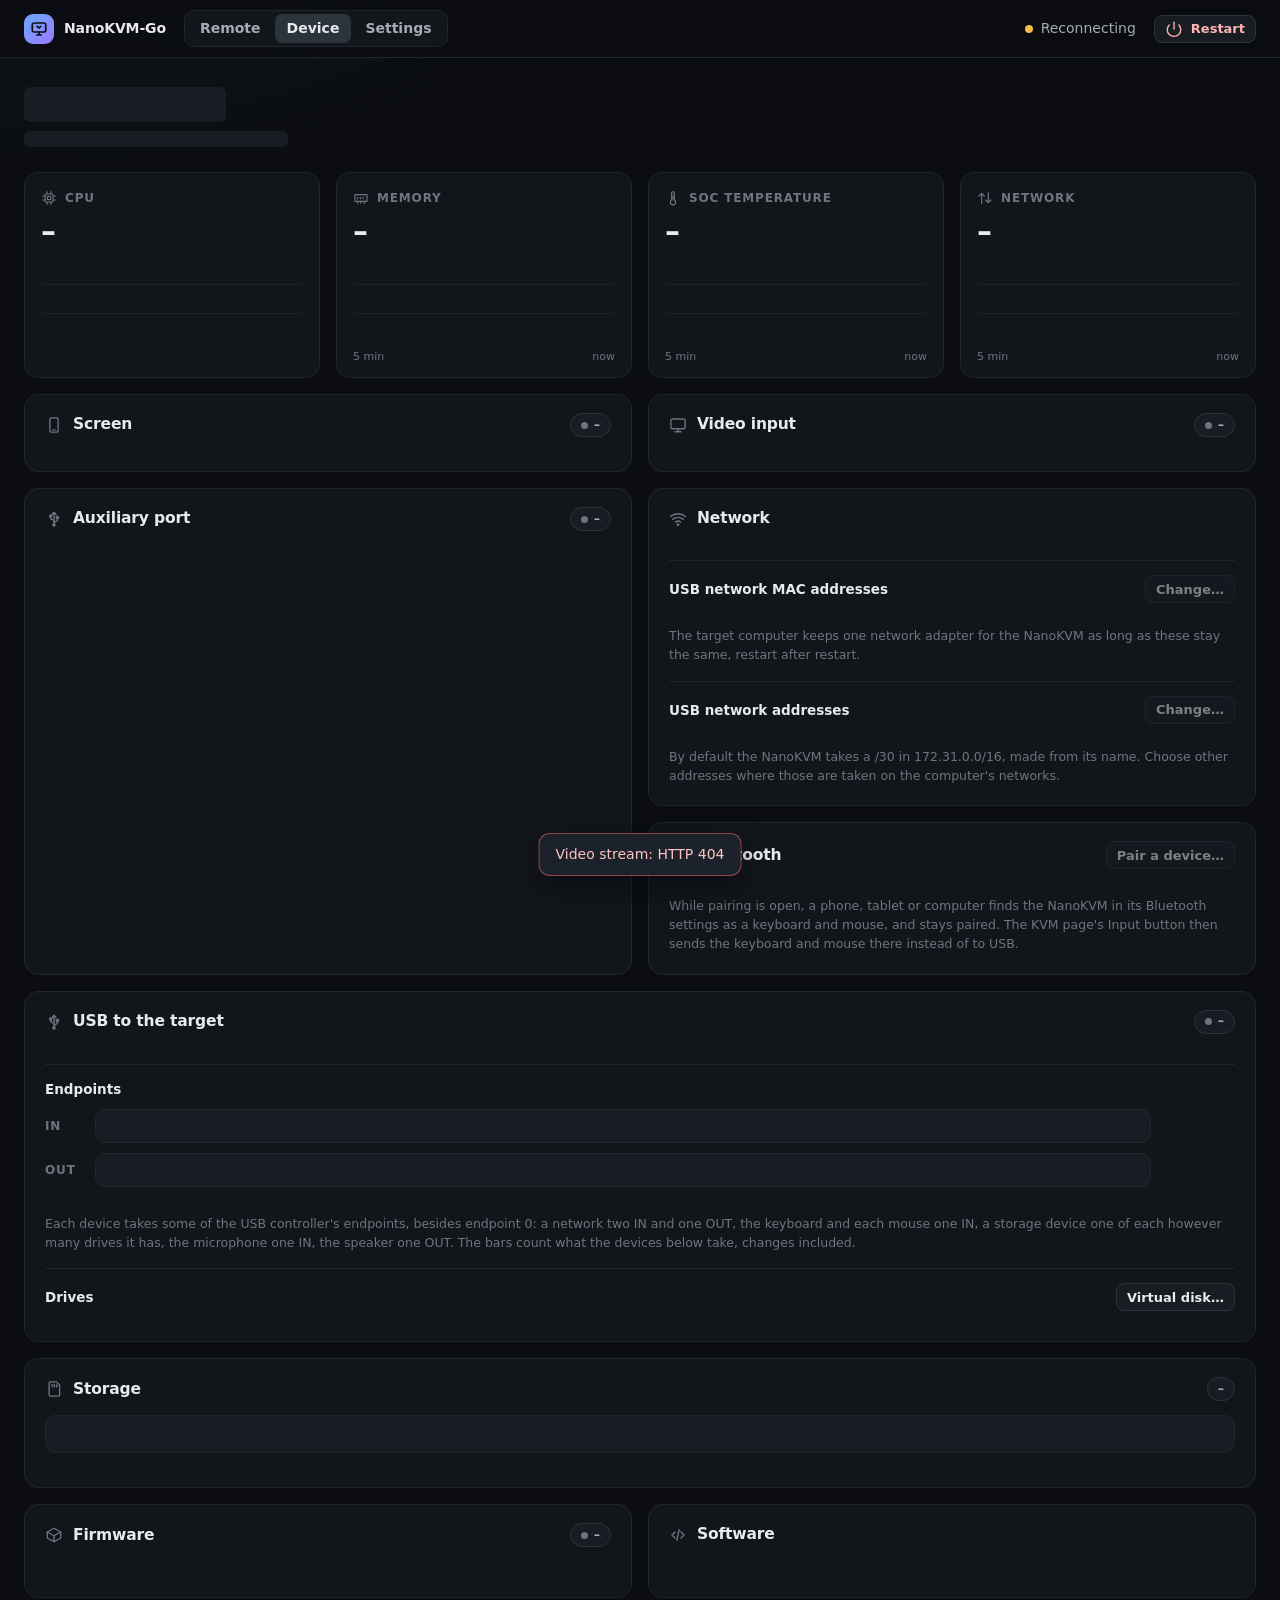
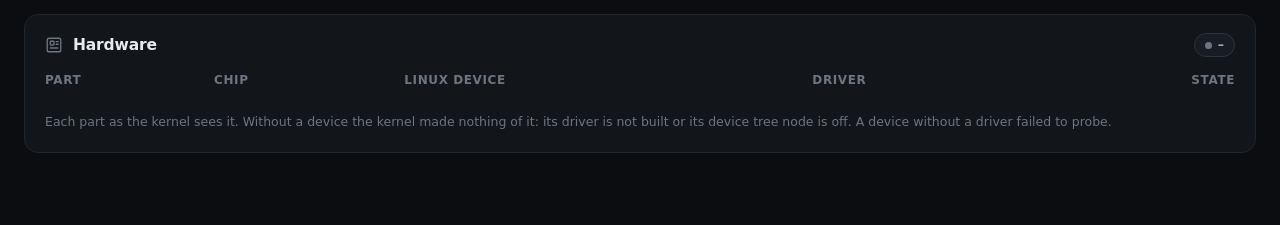
==== commit dd0444b9: "feat: the KVM as a Bluetooth keyboard and mouse, with pairing on the device page and the input's tar" ====
--- a/priv/static/device.html
+++ b/priv/static/device.html
@@ -401,6 +401,7 @@
   <symbol id="i-network" viewBox="0 0 24 24"><path d="M7 20V5M3 9l4-4 4 4M17 4v15M13 15l4 4 4-4"/></symbol>
   <symbol id="i-video" viewBox="0 0 24 24"><rect x="2.5" y="4" width="19" height="13" rx="2"/><path d="M8 21h8M12 17v4"/></symbol>
   <symbol id="i-usb" viewBox="0 0 24 24"><path d="M12 21V4M9.5 6 12 3l2.5 3"/><path d="M12 14 7.5 11.5V9M12 16.5l4.5-2.5v-3"/><rect x="15" y="8.5" width="3" height="2.5" rx=".5"/><circle cx="7.5" cy="8" r="1.4"/><circle cx="12" cy="20" r="1.5"/></symbol>
+  <symbol id="i-bluetooth" viewBox="0 0 24 24"><path d="m7 7 10 10-5 5V2l5 5L7 17"/></symbol>
   <symbol id="i-wifi" viewBox="0 0 24 24"><path d="M2 8.8a15 15 0 0 1 20 0M5 12.5a10.5 10.5 0 0 1 14 0M8.5 16.1a5.5 5.5 0 0 1 7 0"/><circle cx="12" cy="19.5" r="1"/></symbol>
   <symbol id="i-storage" viewBox="0 0 24 24"><path d="M7 2.5h8l4.5 4.5v13a1.5 1.5 0 0 1-1.5 1.5H7A1.5 1.5 0 0 1 5.5 20V4A1.5 1.5 0 0 1 7 2.5Z"/><path d="M9.5 6v3M12.5 6v3M15.5 6.5V9"/></symbol>
   <symbol id="i-firmware" viewBox="0 0 24 24"><path d="m21 8-9-5-9 5 9 5 9-5Z"/><path d="M3 8v8l9 5 9-5V8M12 13v8"/></symbol>
@@ -620,9 +621,9 @@
           only where the bitrate would go over its most; CBR keeps to the bitrate; a constant QP takes what
           each frame needs. A still picture takes little whatever the choice. Each change applies from the
           next frame.</p>
-        <p class="note">The colour only labels the picture as the HDMI bridge hands it over: Auto says what it
-          hands over, BT.709 at full range. Another label shifts the colours, which helps only a source whose
-          colours look wrong.</p>
+        <p class="note">The HDMI bridge converts the picture to the colour chosen; Auto keeps its own, BT.709 at
+          full range. Browsers decode the MJPEG view as BT.601, so BT.709 leaves its strongest colours a little
+          off there; H.264 and H.265 tell the browser which they carry.</p>
       </div>
     </section>
 
@@ -649,6 +650,18 @@
         <p class="note">By default the NanoKVM takes a /30 in 172.31.0.0/16, made from its name. Choose other
           addresses where those are taken on the computer's networks.</p>
       </div>
+    </section>
+
+    <section class="card" id="bluetooth">
+      <header>
+        <h2><svg class="icon"><use href="#i-bluetooth"/></svg>Bluetooth</h2>
+        <button class="btn small" id="btpair" type="button" disabled>Pair a device…</button>
+      </header>
+      <dl class="facts" id="btfacts"></dl>
+      <div class="ifaces" id="btdevices"></div>
+      <p class="note">While pairing is open, a phone, tablet or computer finds the NanoKVM in its Bluetooth
+        settings as a keyboard and mouse, and stays paired. The KVM page's Input button then sends the
+        keyboard and mouse there instead of to USB.</p>
     </section>
     </div>
 
@@ -933,9 +946,12 @@
   toastTimer = setTimeout(() => { el.className = el.className.replace("show", "").trim(); }, error ? 5000 : 2500);
 }
 
+// A change that moves the network the page came over can take the reply
+// with it: the error then has noReply set.
 async function post(path, body) {
   const reply = await fetch(path, { method: "POST", headers: { "content-type": "application/json" },
-                                    body: JSON.stringify(body) });
+                                    body: JSON.stringify(body) })
+    .catch((err) => { throw Object.assign(err, { noReply: true }); });
   if (reply.status === 401) return location.reload();
   const data = await reply.json().catch(() => ({}));
   if (!reply.ok) throw Object.assign(new Error(data.error || `HTTP ${reply.status}`), { data });
@@ -1200,6 +1216,9 @@
     const up = wifi.connection === "internet" || wifi.connection === "lan";
     chips.push(chip("wifi", up ? "ok" : "warn", "Wi-Fi ", h("b", null, up ? "connected" : "not connected")));
   }
+  const bt = s.bluetooth;
+  if (bt) chips.push(chip("bluetooth", bt.host ? "ok" : "", "Bluetooth ",
+    h("b", null, bt.host ? "host connected" : bt.pairing ? "pairing" : "on")));
   if (state.metrics) chips.push(chip("clock", "", "Up ", h("b", { class: "num" }, fmt.duration(state.metrics.uptime))));
   if (o) {
     const running = o.firmware.slots.find((slot) => slot.active);
@@ -1213,6 +1232,7 @@
   renderUsb(s.usb);
   renderExpansion(s.expansion);
   renderNetwork(s.network);
+  renderBluetooth(s.bluetooth);
   renderUsbNetwork(s.usb.network);
   renderUsbAddresses(s.usb.addresses);
   renderBeam(s.beam);
@@ -1962,6 +1982,59 @@
   }));
 }
 
+// ---- Bluetooth: pairing, the paired devices
+
+let btPairing = false;
+
+function renderBluetooth(bt) {
+  $("btpair").disabled = !bt;
+  if (!bt) {
+    facts($("btfacts"), [["State", "Not running: the system has no Bluetooth"]]);
+    $("btdevices").replaceChildren();
+    return;
+  }
+  btPairing = bt.pairing;
+  $("btpair").textContent = bt.pairing ? "Stop pairing" : "Pair a device…";
+  $("btpair").classList.toggle("primary", bt.pairing);
+  facts($("btfacts"), [
+    ["Name", bt.name],
+    ["Address", h("span", { class: "mono" }, bt.address)],
+    ["Pairing", bt.pairing ? "Open for 2 minutes: pair from the other device's Bluetooth settings" : "Closed"],
+    ["Keyboard and mouse", bt.host ? "In use by a paired device" : "No paired device connected"],
+  ]);
+  $("btdevices").replaceChildren(...bt.devices.map((d) =>
+    h("div", { class: "iface" },
+      h("header", null, icon("bluetooth"), h("b", null, d.name || d.address),
+        h("span", { class: "spacer" }),
+        h("span", { class: `badge ${d.connected ? "ok" : ""}` }, d.connected ? "Connected" : "Paired"),
+        forgetButton(d)))));
+}
+
+function forgetButton(device) {
+  const button = h("button", { class: "btn small danger", type: "button" }, "Forget");
+  button.onclick = async () => {
+    button.disabled = true;
+    try {
+      renderBluetooth(await post("/api/bluetooth/forget", { address: device.address }));
+      toast(`${device.name || device.address} forgotten`);
+    } catch (err) {
+      toast(`Not forgotten: ${err.message}`, true);
+      button.disabled = false;
+    }
+  };
+  return button;
+}
+
+$("btpair").onclick = async () => {
+  $("btpair").disabled = true;
+  try {
+    renderBluetooth(await post("/api/bluetooth/pairing", { open: !btPairing }));
+  } catch (err) {
+    toast(`Pairing not changed: ${err.message}`, true);
+    $("btpair").disabled = false;
+  }
+};
+
 // ---- The USB network's MAC addresses
 
 const MAC = /^[0-9a-f]{2}([:-][0-9a-f]{2}){5}$/i;
@@ -2072,23 +2145,26 @@
   $("macerror").hidden = true;
   try {
     await post("/api/usb/network", body);
-    $("macdialog").close();
-    pendingMacs = { ...wanted, until: Date.now() + 20000 };
-    toast("Changing the addresses: the USB devices reconnect");
   } catch (err) {
-    const data = err.data || {};
-    const text = MAC_ERRORS[data.error] || err.message;
-    const f = macFields[data.field];
-    if (f) {
-      f.field.classList.add("invalid");
-      f.hint.textContent = text;
-    } else {
-      $("macerror").textContent = text;
-      $("macerror").hidden = false;
-    }
-    $("macapply").disabled = false;
-  }
+    if (!err.noReply) return showMacError(err);
+  }
+  $("macdialog").close();
+  pendingMacs = { ...wanted, until: Date.now() + 20000 };
+  toast("Changing the addresses: the USB devices reconnect");
 });
+function showMacError(err) {
+  const data = err.data || {};
+  const text = MAC_ERRORS[data.error] || err.message;
+  const f = macFields[data.field];
+  if (f) {
+    f.field.classList.add("invalid");
+    f.hint.textContent = text;
+  } else {
+    $("macerror").textContent = text;
+    $("macerror").hidden = false;
+  }
+  $("macapply").disabled = false;
+}
 
 // ---- The USB network's IP addresses
 
@@ -2148,14 +2224,17 @@
   $("iperror").hidden = true;
   try {
     await post("/api/usb/addresses", { address: text || null });
-    $("ipdialog").close();
-    toast(text ? `The NanoKVM moves to ${text} on the USB network` : "The USB network goes back to its default addresses");
   } catch (err) {
-    $("iperror").textContent = IP_ERRORS[(err.data || {}).error] || err.message;
-    $("iperror").hidden = false;
-  } finally {
-    $("ipapply").disabled = false;
-  }
+    if (!err.noReply) {
+      $("iperror").textContent = IP_ERRORS[(err.data || {}).error] || err.message;
+      $("iperror").hidden = false;
+      $("ipapply").disabled = false;
+      return;
+    }
+  }
+  $("ipapply").disabled = false;
+  $("ipdialog").close();
+  toast(text ? `The NanoKVM moves to ${text} on the USB network` : "The USB network goes back to its default addresses");
 });
 
 function renderStorage(storage) {
@@ -2343,11 +2422,11 @@
   $("restartdialog").close();
   try {
     await post("/api/reboot", {});
-    restartedAt = Date.now();
-    $("overlay").hidden = false;
   } catch (e) {
-    toast(`Restart: ${e.message}`, true);
-  }
+    if (!e.noReply) return toast(`Restart: ${e.message}`, true);
+  }
+  restartedAt = Date.now();
+  $("overlay").hidden = false;
 });
 
 $("keep").addEventListener("click", async () => {
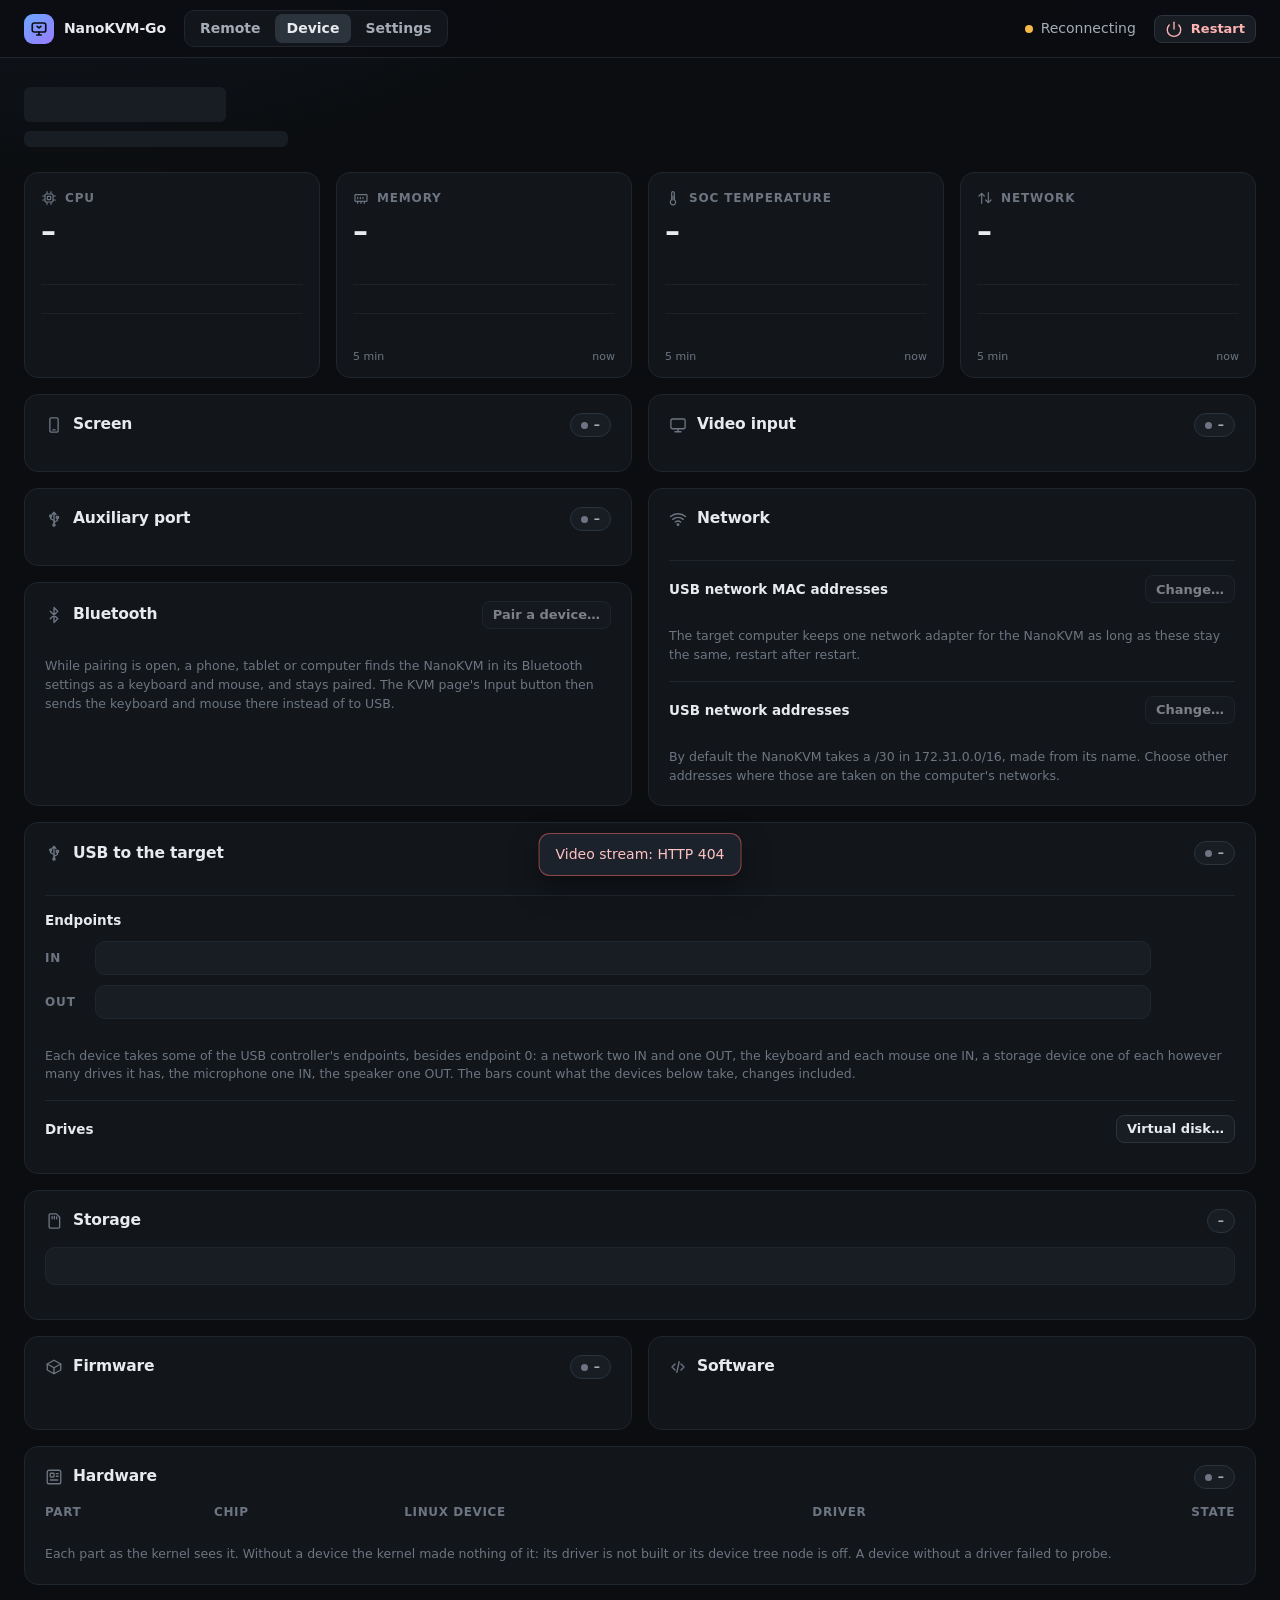
==== commit d6343362: "fix: the mouse jiggler an Off/On switch under the keyboard and mice, and the Bluetooth card under th" ====
--- a/priv/static/device.html
+++ b/priv/static/device.html
@@ -105,6 +105,7 @@
   .segmented button { height: 28px; padding: 0 12px; border: 0; border-radius: 7px; background: transparent;
     color: var(--text-2); font: inherit; font-weight: 550; cursor: pointer; }
   .segmented button[aria-pressed="true"] { background: var(--line-2); color: var(--text); }
+  .segmented button:disabled { opacity: 0.5; cursor: default; }
 
   /* Layout */
   main { max-width: 1280px; margin: 0 auto; padding: 30px 24px 72px; }
@@ -235,6 +236,9 @@
   #usb .control > .label { padding-top: 6px; }
   #usb .control > :not(.label) { grid-column: 2; }
   #usb .control > .more:empty { display: none; }
+  /* A setting of the device above it, as the extra networks are */
+  .control .field.sub { padding-left: 12px; border-left: 2px solid var(--line-2); }
+  .field.sub .sublabel { color: var(--text-2); }
   #epsummary.over { color: #ffc2c2; }
   .check { display: inline-flex; align-items: center; gap: 8px; color: var(--text-2); }
   .more { display: grid; gap: 8px; }
@@ -552,6 +556,18 @@
       </div>
       <p class="note" id="noxpansion" hidden>This system's kernel has no driver for the auxiliary port's
         lines.</p>
+    </section>
+
+    <section class="card" id="bluetooth">
+      <header>
+        <h2><svg class="icon"><use href="#i-bluetooth"/></svg>Bluetooth</h2>
+        <button class="btn small" id="btpair" type="button" disabled>Pair a device…</button>
+      </header>
+      <dl class="facts" id="btfacts"></dl>
+      <div class="ifaces" id="btdevices"></div>
+      <p class="note">While pairing is open, a phone, tablet or computer finds the NanoKVM in its Bluetooth
+        settings as a keyboard and mouse, and stays paired. The KVM page's Input button then sends the
+        keyboard and mouse there instead of to USB.</p>
     </section>
     </div>
 
@@ -651,18 +667,6 @@
           addresses where those are taken on the computer's networks.</p>
       </div>
     </section>
-
-    <section class="card" id="bluetooth">
-      <header>
-        <h2><svg class="icon"><use href="#i-bluetooth"/></svg>Bluetooth</h2>
-        <button class="btn small" id="btpair" type="button" disabled>Pair a device…</button>
-      </header>
-      <dl class="facts" id="btfacts"></dl>
-      <div class="ifaces" id="btdevices"></div>
-      <p class="note">While pairing is open, a phone, tablet or computer finds the NanoKVM in its Bluetooth
-        settings as a keyboard and mouse, and stays paired. The KVM page's Input button then sends the
-        keyboard and mouse there instead of to USB.</p>
-    </section>
     </div>
 
     <section class="card wide" id="usb">
@@ -697,8 +701,14 @@
               <option value="stylus">Pen (Android, iPad)</option>
               <option value="touch">Touch screen</option>
             </select>
-            <label class="check"><input type="checkbox" id="usbjiggler"> Mouse jiggler: a pixel and back
-              each minute, so that the target stays awake</label>
+          </div>
+          <div class="field sub">
+            <span class="sublabel" id="jigglerlabel">Mouse jiggler</span>
+            <div class="segmented" role="group" aria-labelledby="jigglerlabel" data-setting="jiggler" id="usbjiggler">
+              <button type="button" data-value="false">Off</button>
+              <button type="button" data-value="true">On</button>
+            </div>
+            <span class="muted">a pixel and back each minute, so that the target stays awake</span>
           </div>
         </div>
         <div class="control">
@@ -1636,8 +1646,7 @@
   }
   $("usbpointer").value = d.pointer;
   $("usbpointer").disabled = !d.hid;
-  $("usbjiggler").checked = d.jiggler;
-  $("usbjiggler").disabled = !d.hid;
+  for (const button of $("usbjiggler").children) button.disabled = !d.hid;
   $("usbdrives").value = String(d.drives);
   $("usbdrives").disabled = !d.storage;
   renderMoreDevices();
@@ -1751,7 +1760,6 @@
   renderUsbDraft();
 });
 $("usbpointer").addEventListener("change", () => { usbDraft.pointer = $("usbpointer").value; refreshUsb(); });
-$("usbjiggler").addEventListener("change", () => { usbDraft.jiggler = $("usbjiggler").checked; refreshUsb(); });
 $("usbdrives").addEventListener("change", () => { usbDraft.drives = +$("usbdrives").value; refreshUsb(); });
 $("usbaddnetwork").addEventListener("click", () => {
   usbDraft.networks.push(nextName("usb", ["usb0", ...usbDraft.networks], 1));
